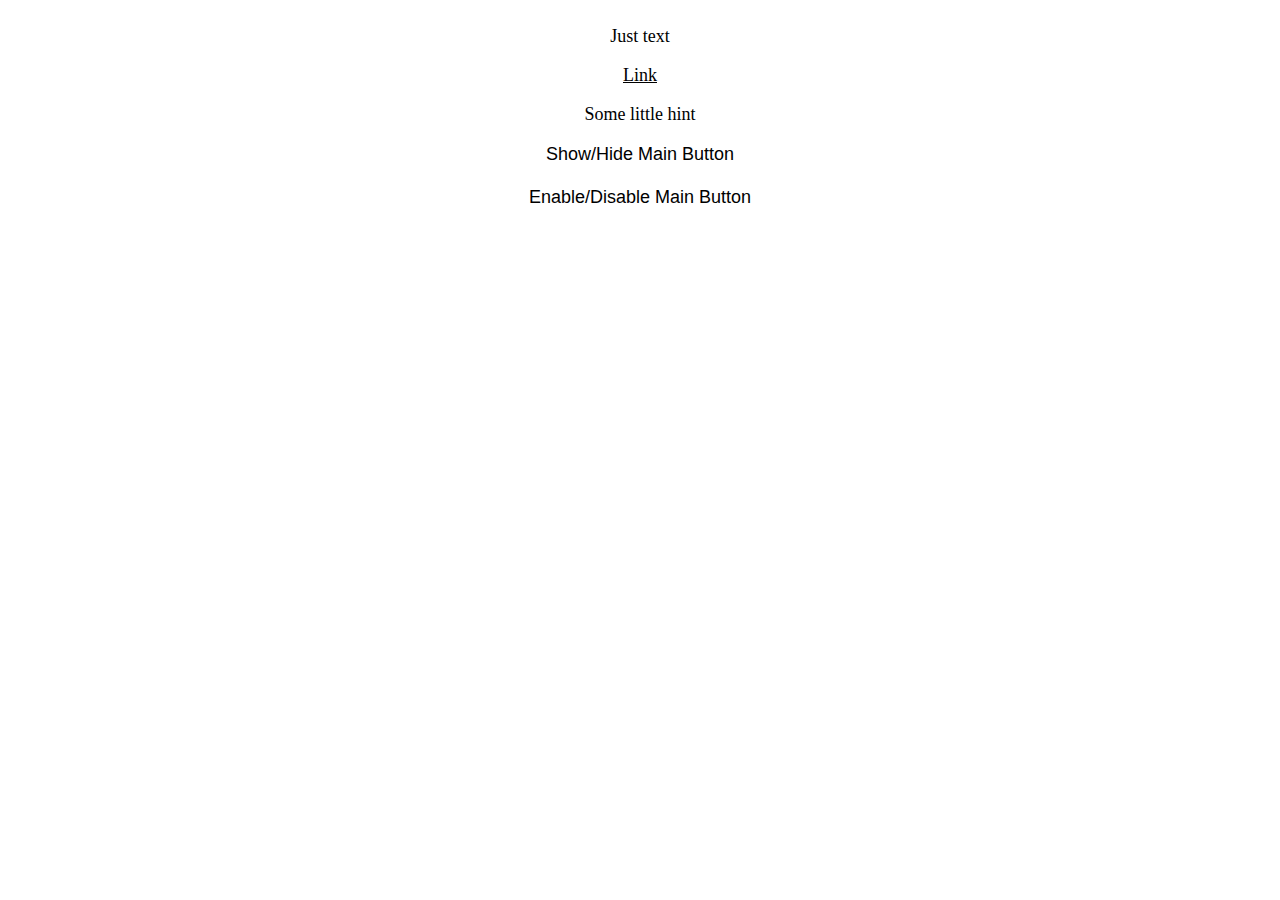
==== index.html @ 2f3227cc "залив" ====
<!DOCTYPE html>
<html>
<head>
   <meta charset="UTF-8">
   <meta http-equiv="X-UA-Compatible" content="IE=edge">
   <meta name="viewport" content="width=device-width, initial-scale=1.0">
   <title>Test Telegram WebApps API</title>
   <script src="https://telegram.org/js/telegram-web-app.js"></script> <!--Подключаем скрипт от телеграм-->

   <style>
      body{
         color: var(--tg-theme-text-color);
         background: var(--tg-theme-bg-color);
         display: flex;
         flex-direction: column;
         align-items: center;
         font-size: 18px;
      }

      .hint{
         color: var(--tg-theme-hint-color);
      }

      .link{
         color: var(--tg-theme-link-color);
      }

      .button{
         background: var(--tg-theme-button-color);
         color: var(--tg-theme-button-text-color);
         border: none;
         font-size: 18px;
      }

      .button:not(:last-child){
         margin-bottom: 20px
      }

      #usercard{
         text-align: center;
      }
   </style>
</head>

<body>
   <div id="usercard"> <!--Карта профиля, человека, который к нам обратился-->
   </div>
   <p>Just text</p> <!--Просто текст для проверки-->
   <a class="link" href="https://mihailgok.ru">Link</a> <!--Просто ссылка для проверки-->
   <p class="hint">Some little hint</p> <!--Просто текст-подсказка для проверки-->
   <button id="btn" class="button">Show/Hide Main Button</button> <!--Кнопка, чтобы скрыть / показать основную кнопку-->
   <button id="btnED" class="button">Enable/Disable Main Button</button> <!--Кнопка, чтобы сделать кнопку активной/неактивной-->
</body>

<script>
   let tg = window.Telegram.WebApp; //получаем объект webapp телеграма 

   tg.expand(); //расширяем на все окно  

   tg.MainButton.text = "Changed Text"; //изменяем текст кнопки 
   tg.MainButton.setText("Changed Text1"); //изменяем текст кнопки иначе
   tg.MainButton.textColor = "#F55353"; //изменяем цвет текста кнопки
   tg.MainButton.color = "#143F6B"; //изменяем цвет бэкграунда кнопки
   tg.MainButton.setParams({"color": "#143F6B"}); //так изменяются все параметры

   let btn = document.getElementById("btn"); //получаем кнопку скрыть/показать 

   btn.addEventListener('click', function(){ //вешаем событие на нажатие html-кнопки
      if (tg.MainButton.isVisible){ //если кнопка показана 
         tg.MainButton.hide() //скрываем кнопку 
      }
      else{ //иначе
         tg.MainButton.show() //показываем 
      }
   });

   let btnED = document.getElementById("btnED"); //получаем кнопку активировать/деактивировать
   btnED.addEventListener('click', function(){ //вешаем событие на нажатие html-кнопки
      if (tg.MainButton.isActive){ //если кнопка показана 
         tg.MainButton.setParams({"color": "#E0FFFF"}); //меняем цвет
         tg.MainButton.disable() //скрываем кнопку 
      }
      else{ //иначе
         tg.MainButton.setParams({"color": "#143F6B"}); //меняем цвет
         tg.MainButton.enable() //показываем 
      }
   });

   Telegram.WebApp.onEvent('mainButtonClicked', function(){
      tg.sendData("some string that we need to send"); 
      //при клике на основную кнопку отправляем данные в строковом виде
   });


   let usercard = document.getElementById("usercard"); //получаем блок usercard 

   let profName = document.createElement('p'); //создаем параграф
   profName.innerText = `${tg.initDataUnsafe.user.first_name}
   ${tg.initDataUnsafe.user.last_name}
   ${tg.initDataUnsafe.user.username} (${tg.initDataUnsafe.user.language_code})`;
   //выдем имя, "фамилию", через тире username и код языка
   usercard.appendChild(profName); //добавляем 

   let userid = document.createElement('p'); //создаем еще параграф 
   userid.innerText = `${tg.initDataUnsafe.user.id}`; //показываем user_id
   usercard.appendChild(userid); //добавляем


   //работает только в attachment menu
   // let pic = document.createElement('img'); //создаем img
   // pic.src = tg.initDataUnsafe.user.photo_url; //задаём src 
   // usercard.appendChild(pic); //добавляем элемент в карточку 
</script>
</html>
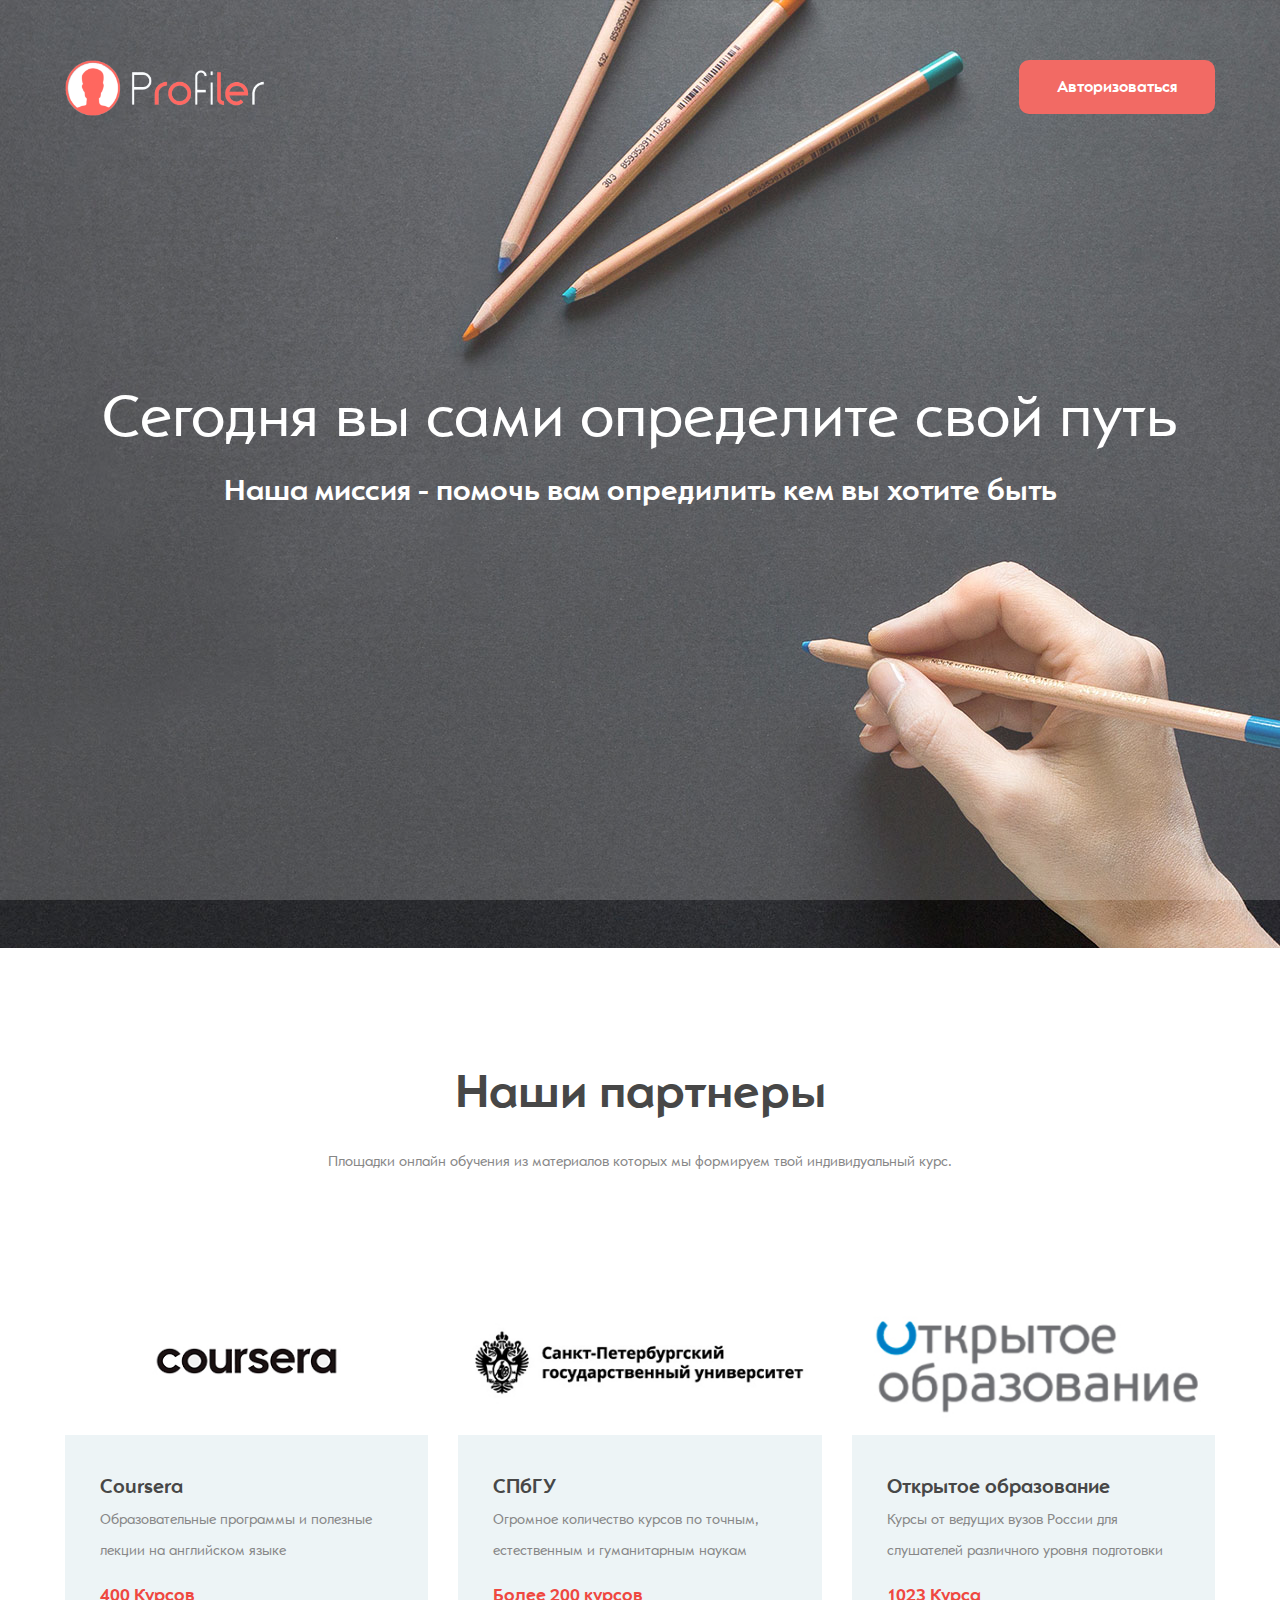
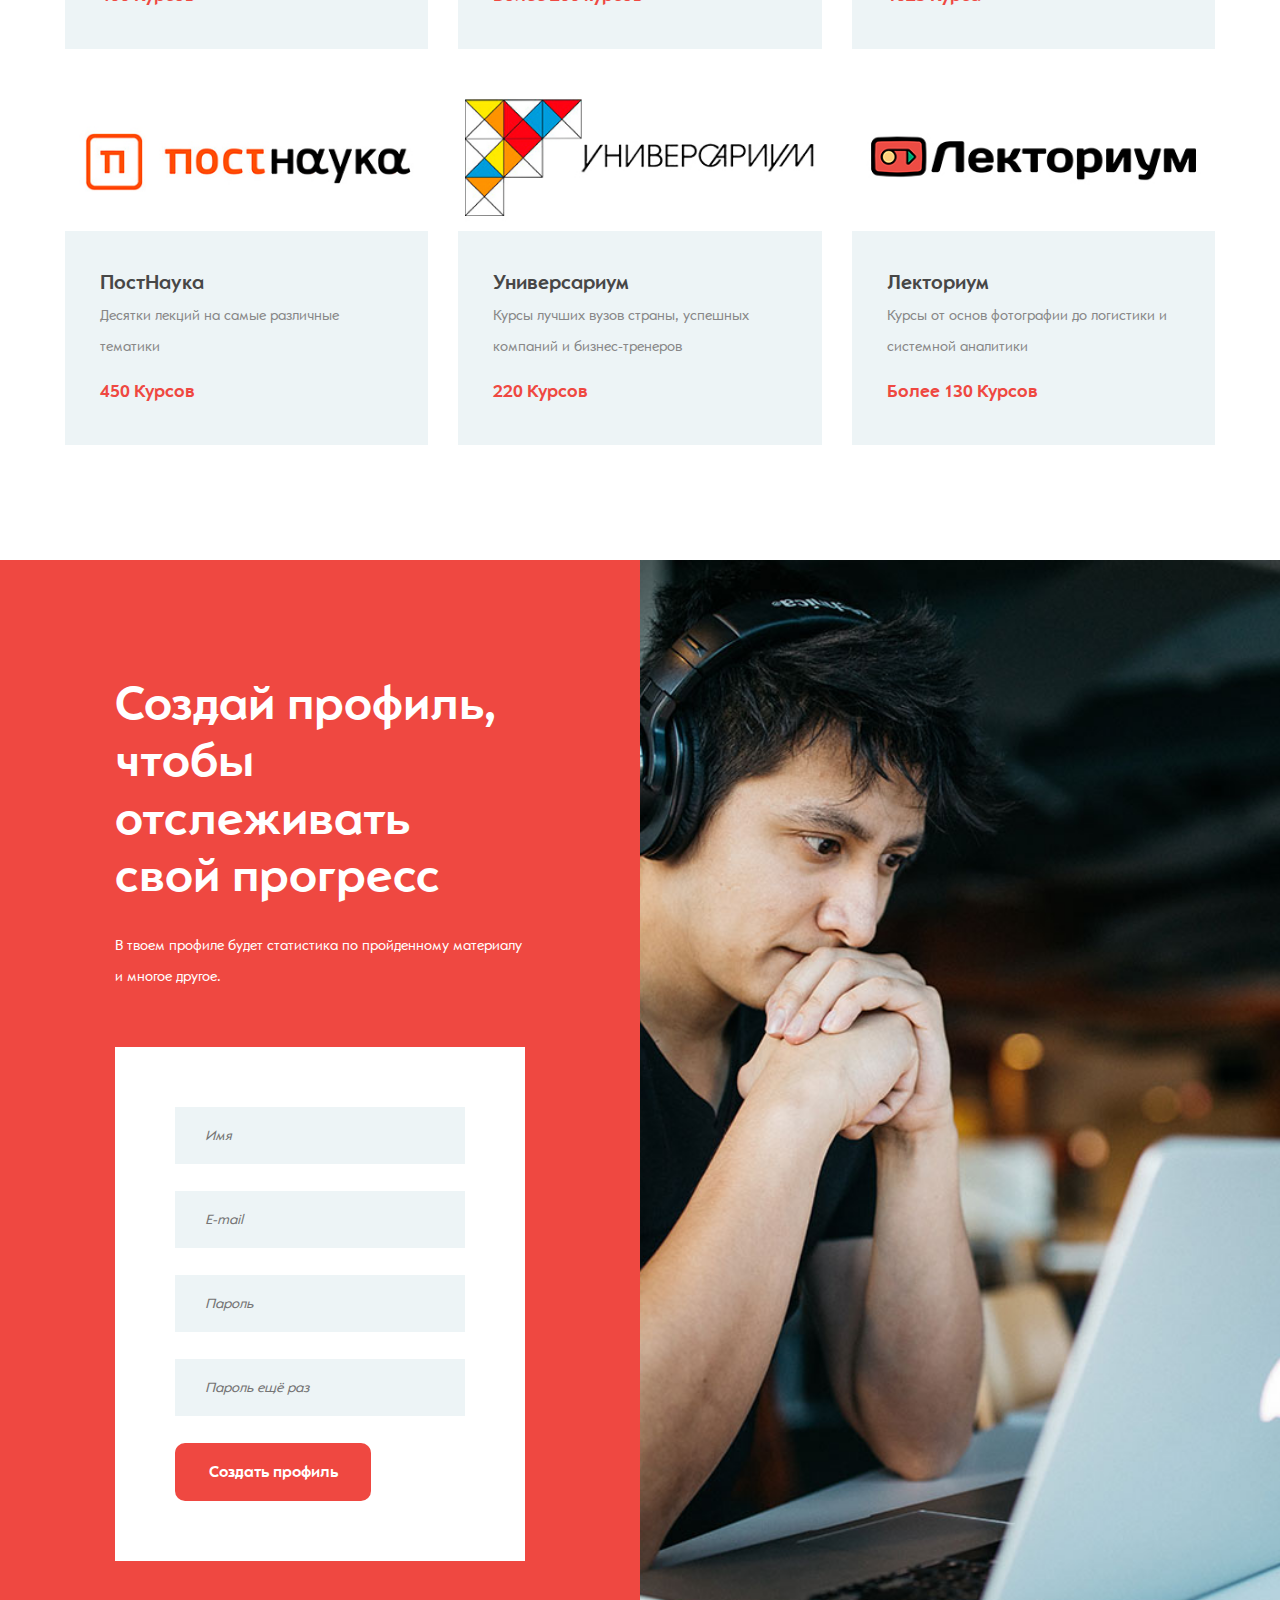
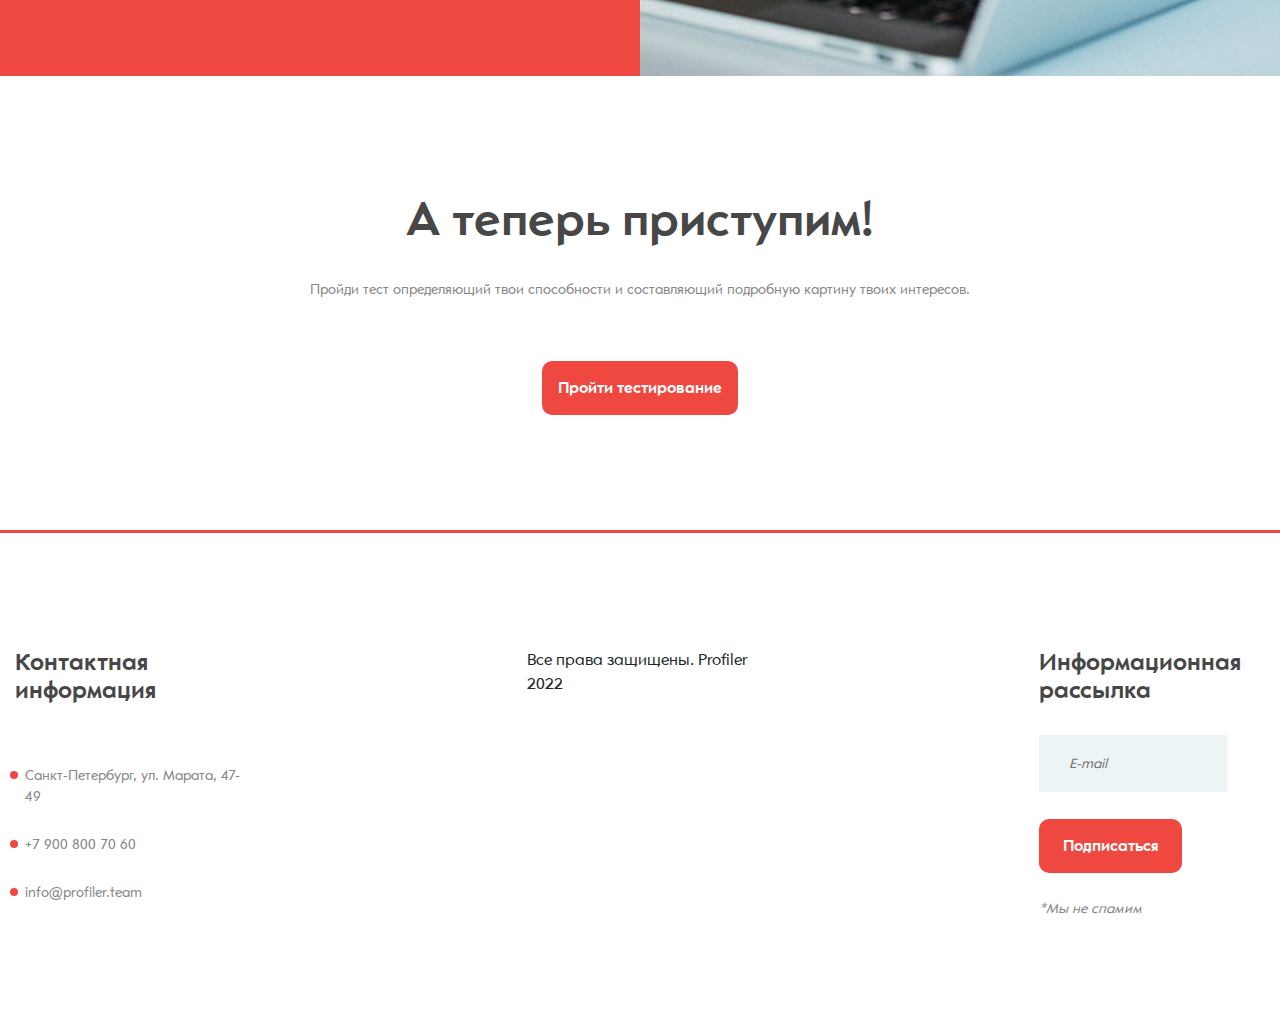
==== commit ca089b7d: "123123" ====
--- a/index.html
+++ b/index.html
@@ -1,114 +1,240 @@
 <!DOCTYPE html>
-<html>
+<html lang="en">
 <head>
-   <meta charset="UTF-8">
-   <meta http-equiv="X-UA-Compatible" content="IE=edge">
-   <meta name="viewport" content="width=device-width, initial-scale=1.0">
-   <title>Test Telegram WebApps API</title>
-   <script src="https://telegram.org/js/telegram-web-app.js"></script> <!--Подключаем скрипт от телеграм-->
-
-   <style>
-      body{
-         color: var(--tg-theme-text-color);
-         background: var(--tg-theme-bg-color);
-         display: flex;
-         flex-direction: column;
-         align-items: center;
-         font-size: 18px;
-      }
-
-      .hint{
-         color: var(--tg-theme-hint-color);
-      }
-
-      .link{
-         color: var(--tg-theme-link-color);
-      }
-
-      .button{
-         background: var(--tg-theme-button-color);
-         color: var(--tg-theme-button-text-color);
-         border: none;
-         font-size: 18px;
-      }
-
-      .button:not(:last-child){
-         margin-bottom: 20px
-      }
-
-      #usercard{
-         text-align: center;
-      }
-   </style>
+	<title>Profiler</title>
+	<meta charset="UTF-8">
+	<meta name="description" content="Мы покажем тебе путь!">
+	<meta name="keywords" content="webuni, education, creative, html">
+	<meta name="viewport" content="width=device-width, initial-scale=1.0">
+	<!-- Favicon -->   
+	<link href="img/favicon.ico" rel="shortcut icon"/>
+
+	<!-- Google Fonts -->
+	<link href="https://fonts.googleapis.com/css?family=Raleway:400,400i,500,500i,600,600i,700,700i,800,800i" rel="stylesheet">
+	
+
+	<!-- Stylesheets -->
+	<link rel="stylesheet" href="css/bootstrap.min.css"/>
+	<link rel="stylesheet" href="css/font-awesome.min.css"/>
+	<link rel="stylesheet" href="css/owl.carousel.css"/>
+	<link rel="stylesheet" href="css/style.css"/>
+
+	<link rel="stylesheet" href="css/reset.css"> <!-- CSS reset -->
+
+
+	<!--[if lt IE 9]>
+	  <script src="https://oss.maxcdn.com/html5shiv/3.7.2/html5shiv.min.js"></script>
+	  <script src="https://oss.maxcdn.com/respond/1.4.2/respond.min.js"></script>
+	<![endif]-->
+
 </head>
-
 <body>
-   <div id="usercard"> <!--Карта профиля, человека, который к нам обратился-->
-   </div>
-   <p>Just text</p> <!--Просто текст для проверки-->
-   <a class="link" href="https://mihailgok.ru">Link</a> <!--Просто ссылка для проверки-->
-   <p class="hint">Some little hint</p> <!--Просто текст-подсказка для проверки-->
-   <button id="btn" class="button">Show/Hide Main Button</button> <!--Кнопка, чтобы скрыть / показать основную кнопку-->
-   <button id="btnED" class="button">Enable/Disable Main Button</button> <!--Кнопка, чтобы сделать кнопку активной/неактивной-->
+	<!-- Page Preloder -->
+	<div id="preloder">
+		<div class="loader"></div>
+	</div>
+
+	<!-- Header section -->
+	<header class="header-section">
+		<div class="container">
+			<div class="row">
+				<div class="col-lg-3 col-md-3">
+					<div class="site-logo">
+						<img src="img/logo.png" alt="">
+					</div>
+					<!--<div class="nav-switch">
+						<i class="fa fa-bars"></i>
+					</div>-->
+				</div>
+				<div class="col-lg-9 col-md-9">
+					<a href="" class="site-btn header-btn">Авторизоваться</a>
+					<nav class="main-menu">
+						<ul>
+						</ul>
+					</nav>
+				</div>
+			</div>
+		</div>
+	</header>
+	<!-- Header section end -->
+
+
+	<!-- Hero section -->
+	<section class="hero-section set-bg" data-setbg="img/bg.jpg">
+		<div class="container">
+			<div class="hero-text text-white">
+				<h2>Сегодня вы сами определите свой путь</h2>
+				<h3>Наша миссия - помочь вам опредилить кем вы хотите быть</h3>
+			</div>
+		</div>
+	</section>
+	<!-- Hero section end -->
+
+
+	<!-- categories section -->
+	<section class="categories-section spad">
+		<div class="container">
+			<div class="section-title">
+				<h2>Наши партнеры</h2>
+				<p>Площадки онлайн обучения из материалов которых мы формируем твой индивидуальный курс.</p>
+			</div>
+			<div class="row">
+				<!-- categorie -->
+				<div class="col-lg-4 col-md-6">
+					<div class="categorie-item">
+						<div class="ci-thumb set-bg" data-setbg="img/categories/1.jpg"></div>
+						<div class="ci-text">
+							<h5>Coursera</h5>
+							<p>Образовательные программы и полезные лекции на английском языке</p>
+							<span>400 Курсов</span>
+						</div>
+					</div>
+				</div>
+				<!-- categorie -->
+				<div class="col-lg-4 col-md-6">
+					<div class="categorie-item">
+						<div class="ci-thumb set-bg" data-setbg="img/categories/2.jpg"></div>
+						<div class="ci-text">
+							<h5>СПбГУ</h5>
+							<p>Огромное количество курсов по точным, естественным и гуманитарным наукам</p>
+							<span>Более 200 курсов</span>
+						</div>
+					</div>
+				</div>
+				<!-- categorie -->
+				<div class="col-lg-4 col-md-6">
+					<div class="categorie-item">
+						<div class="ci-thumb set-bg" data-setbg="img/categories/3.jpg"></div>
+						<div class="ci-text">
+							<h5>Открытое образование</h5>
+							<p>Курсы от ведущих вузов России для слушателей различного уровня подготовки</p>
+							<span>1023 Курса</span>
+						</div>
+					</div>
+				</div>
+				<!-- categorie -->
+				<div class="col-lg-4 col-md-6">
+					<div class="categorie-item">
+						<div class="ci-thumb set-bg" data-setbg="img/categories/4.jpg"></div>
+						<div class="ci-text">
+							<h5>ПостНаука</h5>
+							<p>Десятки лекций на самые различные тематики</p>
+							<span>450 Курсов</span>
+						</div>
+					</div>
+				</div>
+				<!-- categorie -->
+				<div class="col-lg-4 col-md-6">
+					<div class="categorie-item">
+						<div class="ci-thumb set-bg" data-setbg="img/categories/5.jpg"></div>
+						<div class="ci-text">
+							<h5>Универсариум</h5>
+							<p>Курсы лучших вузов страны, успешных компаний и бизнес-тренеров</p>
+							<span>220 Курсов</span>
+						</div>
+					</div>
+				</div>
+				<!-- categorie -->
+				<div class="col-lg-4 col-md-6">
+					<div class="categorie-item">
+						<div class="ci-thumb set-bg" data-setbg="img/categories/6.jpg"></div>
+						<div class="ci-text">
+							<h5>Лекториум</h5>
+							<p>Курсы от основ фотографии до логистики и системной аналитики</p>
+							<span>Более 130 Курсов</span>
+						</div>
+					</div>
+				</div>
+			</div>
+		</div>
+	</section>
+	<!-- categories section end -->
+	
+	<!-- signup section -->
+	<section class="signup-section spad">
+		<div class="signup-bg set-bg" data-setbg="img/signup-bg.jpg"></div>
+		<div class="container-fluid">
+			<div class="row">
+				<div class="col-lg-6">
+					<div class="signup-warp">
+						<div class="section-title text-white text-left">
+							<h2>Создай профиль, чтобы отслеживать свой прогресс</h2>
+							<p>В твоем профиле будет статистика по пройденному материалу и многое другое.</p>
+						</div>
+						<!-- signup form -->
+						<form class="signup-form">
+							<input type="text" placeholder="Имя" required>
+							<input type="email" placeholder="E-mail" required>
+							<input type="text" placeholder="Пароль" required>
+							<input type="text" placeholder="Пароль ещё раз" required>
+							<button class="site-btn">Создать профиль</button>
+						</form>
+					</div>
+				</div>
+			</div>
+		</div>
+	</section>
+	<!-- signup section end -->
+
+	<!-- banner section -->
+	<section class="banner-section spad">
+		<div class="container">
+			<div class="section-title mb-0 pb-2">
+				<h2>А теперь приступим!</h2>
+				<p>Пройди тест определяющий твои способности и составляющий подробную картину твоих интересов.</p>
+			</div>
+			<div class="cd-index cd-main-content">
+				<div class="text-center pt-5">
+					<a href="test.html" class="site-btn">Пройти тестирование</a>
+				</div>
+			</div>
+		</div>
+	</section>
+	<!-- banner section end -->
+
+	<!-- footer section -->
+	<footer class="footer-section spad pb-0">
+		<div class="footer-top">
+			<div class="footer-warp">
+				<div class="row">
+					<div class="widget-item">
+						<h4>Контактная информация</h4>
+						<ul class="contact-list">
+							<li> Санкт-Петербург, ул. Марата, 47-49</li>
+							<li>+7 900 800 70 60</li>
+							<li>info@profiler.team</li>
+						</ul>
+					</div>
+					<div class="widget-item">
+						
+					</div>
+					<div class="widget-item">
+						Все права защищены. Profiler 2022
+					</div>
+					<div class="widget-item">
+						
+					</div>
+					<div class="widget-item">
+						<h4>Информационная рассылка</h4>
+						<form class="footer-newslatter">
+							<input type="email" placeholder="E-mail" required>
+							<button class="site-btn">Подписаться</button>
+							<p>*Мы не спамим</p>
+						</form>
+					</div>
+				</div>
+			</div>
+		</div>
+	</footer> 
+	<!-- footer section end -->
+
+
+	<!--====== Javascripts & Jquery ======-->
+	<script src="js/jquery-3.2.1.min.js"></script>
+	<script src="js/bootstrap.min.js"></script>
+	<script src="js/mixitup.min.js"></script>
+	<script src="js/circle-progress.min.js"></script>
+	<script src="js/owl.carousel.min.js"></script>
+	<script src="js/main.js"></script>
 </body>
-
-<script>
-   let tg = window.Telegram.WebApp; //получаем объект webapp телеграма 
-
-   tg.expand(); //расширяем на все окно  
-
-   tg.MainButton.text = "Changed Text"; //изменяем текст кнопки 
-   tg.MainButton.setText("Changed Text1"); //изменяем текст кнопки иначе
-   tg.MainButton.textColor = "#F55353"; //изменяем цвет текста кнопки
-   tg.MainButton.color = "#143F6B"; //изменяем цвет бэкграунда кнопки
-   tg.MainButton.setParams({"color": "#143F6B"}); //так изменяются все параметры
-
-   let btn = document.getElementById("btn"); //получаем кнопку скрыть/показать 
-
-   btn.addEventListener('click', function(){ //вешаем событие на нажатие html-кнопки
-      if (tg.MainButton.isVisible){ //если кнопка показана 
-         tg.MainButton.hide() //скрываем кнопку 
-      }
-      else{ //иначе
-         tg.MainButton.show() //показываем 
-      }
-   });
-
-   let btnED = document.getElementById("btnED"); //получаем кнопку активировать/деактивировать
-   btnED.addEventListener('click', function(){ //вешаем событие на нажатие html-кнопки
-      if (tg.MainButton.isActive){ //если кнопка показана 
-         tg.MainButton.setParams({"color": "#E0FFFF"}); //меняем цвет
-         tg.MainButton.disable() //скрываем кнопку 
-      }
-      else{ //иначе
-         tg.MainButton.setParams({"color": "#143F6B"}); //меняем цвет
-         tg.MainButton.enable() //показываем 
-      }
-   });
-
-   Telegram.WebApp.onEvent('mainButtonClicked', function(){
-      tg.sendData("some string that we need to send"); 
-      //при клике на основную кнопку отправляем данные в строковом виде
-   });
-
-
-   let usercard = document.getElementById("usercard"); //получаем блок usercard 
-
-   let profName = document.createElement('p'); //создаем параграф
-   profName.innerText = `${tg.initDataUnsafe.user.first_name}
-   ${tg.initDataUnsafe.user.last_name}
-   ${tg.initDataUnsafe.user.username} (${tg.initDataUnsafe.user.language_code})`;
-   //выдем имя, "фамилию", через тире username и код языка
-   usercard.appendChild(profName); //добавляем 
-
-   let userid = document.createElement('p'); //создаем еще параграф 
-   userid.innerText = `${tg.initDataUnsafe.user.id}`; //показываем user_id
-   usercard.appendChild(userid); //добавляем
-
-
-   //работает только в attachment menu
-   // let pic = document.createElement('img'); //создаем img
-   // pic.src = tg.initDataUnsafe.user.photo_url; //задаём src 
-   // usercard.appendChild(pic); //добавляем элемент в карточку 
-</script>
 </html>--- a/css/style.css
+++ b/css/style.css
@@ -0,0 +1,1901 @@
+/* =================================
+------------------------------------
+  WebUni - Education Template
+  Version: 1.0
+ ------------------------------------ 
+ ====================================*/
+
+/*----------------------------------------*/
+/* Template default CSS
+/*----------------------------------------*/
+
+@font-face {
+	font-family: 'Opel Sans';
+	font-style: normal;
+	font-weight: normal;
+	src: local('Opel Sans'),
+		url('/fonts/Opel-Sans-Regular.woff2') format('woff2'), 
+		url('/fonts/Opel-Sans-Regular.woff') format('woff'),
+		url('/fonts/Opel-Sans-Regular.ttf') format('ttf');
+}
+
+@font-face {
+	font-family: 'Opel Sans';
+	font-style: normal;
+	font-weight: bold;
+	src: local('Opel Sans'),
+		url('/fonts/Opel-Sans-Bold.woff2') format('woff2'), 
+		url('/fonts/Opel-Sans-Bold.woff') format('woff'),
+		url('/fonts/Opel-Sans-Bold.ttf') format('ttf');
+}
+
+html,
+body {
+	height: 100%;
+	font-family: 'Opel Sans', 'Raleway', sans-serif;
+	-webkit-font-smoothing: antialiased;
+	-moz-osx-font-smoothing: antialiased;
+}
+
+h1,
+h2,
+h3,
+h4,
+h5,
+h6 {
+	margin: 0;
+	font-weight: bold;
+	color: #474747;
+}
+
+h1 {
+	font-size: 70px;
+}
+
+h2 {
+	font-size: 36px;
+}
+
+h3 {
+	font-size: 30px;
+}
+
+h4 {
+	font-size: 24px;
+}
+
+h5 {
+	font-size: 20px;
+}
+
+h6 {
+	font-size: 16px;
+}
+
+p {
+	font-size: 14.1px;
+	color: #878787;
+	line-height: 2.2;
+	font-weight: 500;
+}
+
+
+
+img {
+	max-width: 100%;
+}
+
+.quiz-box{
+    background-color: #fff;
+    border-radius: 10px;
+    box-shadow: 0 0 10px 2px rgba(100, 100, 100, 0.1);
+    width: 600px;
+    overflow: hidden;
+}
+.quiz-header{
+    padding: 64px;
+}
+
+input:focus,
+select:focus,
+button:focus,
+textarea:focus {
+	outline: none;
+}
+
+::-webkit-input-placeholder {
+	font-style: italic;
+}
+
+::-ms-input-placeholder {
+	font-style: italic;
+}
+
+:-ms-input-placeholder {
+	font-style: italic;
+}
+
+::placeholder {
+	font-style: italic;
+}
+
+a:hover {
+	color: #ef4841;
+}
+
+a:hover,
+a:focus {
+	text-decoration: none;
+	outline: none;
+}
+
+ul,
+ol {
+	padding: 0;
+	margin: 0;
+}
+
+/*---------------------
+  Helper CSS
+-----------------------*/
+
+.section-title {
+	text-align: center;
+	padding: 0 110px;
+	margin-bottom: 110px;
+}
+
+.section-title h2 {
+	font-size: 48px;
+	font-weight: 600;
+	margin-bottom: 25px;
+}
+
+.section-title p {
+	margin-bottom: 0;
+	font-weight: 500;
+}
+
+.set-bg {
+	background-repeat: no-repeat;
+	background-size: cover;
+	background-position: top center;
+}
+
+.spad {
+	padding-top: 115px;
+	padding-bottom: 115px;
+}
+
+.spadinfo {
+	padding-top: 85px;
+	padding-bottom: 90px;
+}
+
+.text-white h1,
+.text-white h2,
+.text-white h3,
+.text-white h4,
+.text-white h5,
+.text-white h6,
+.text-white p,
+.text-white span,
+.text-white li,
+.text-white a {
+	color: #fff;
+}
+
+.rating i {
+	color: #fbb710;
+}
+
+.rating .is-fade {
+	color: #e0e3e4;
+}
+
+/*---------------------
+  Commom elements
+-----------------------*/
+
+.element p {
+	font-size: 20px;
+	color: #474747;
+	line-height: 1.8;
+	font-weight: normal;
+}
+
+.element ul, ol {
+	font-size: 18px;
+	padding: 0;
+	margin: 20px;
+	margin-left: 40px;
+}
+
+/* buttons */
+
+.site-btn {
+	display: inline-block;
+	min-width: 196px;
+	text-align: center;
+	border: none;
+	border-radius: 10px;
+	padding: 15px 10px;
+	font-weight: 600;
+	font-size: 16px;
+	position: relative;
+	color: #fff;
+	cursor: pointer;
+	background: #ef4841;
+}
+
+.site-btn:hover {
+	color: #fff;
+}
+
+.site-btn.btn-dark {
+	background: #000;
+}
+
+.site-btn.btn-fade {
+	background: #e4edef;
+	color: #1f1f1f;
+}
+
+/* table */
+
+table.iksweb{
+	width: 100%;
+	border-collapse:collapse;
+	border-spacing:0;
+	height: auto; 
+}
+table.iksweb,table.iksweb td, table.iksweb th {
+	border: 2px solid #595959; 
+}
+table.iksweb td,table.iksweb th {
+	min-height:35px;
+	padding: 3px; 
+	width: 30px;
+	height: 35px;
+}
+
+.iksweb ul, ol {
+	padding: 0;
+	margin: 20px;
+	margin-left: 40px;
+}
+
+
+/* Preloder */
+
+#preloder {
+	position: fixed;
+	width: 100%;
+	height: 100%;
+	top: 0;
+	left: 0;
+	z-index: 999999;
+	background: #fff;
+}
+
+.loader {
+	width: 40px;
+	height: 40px;
+	position: absolute;
+	top: 50%;
+	left: 50%;
+	margin-top: -13px;
+	margin-left: -13px;
+	border-radius: 60px;
+	animation: loader 0.8s linear infinite;
+	-webkit-animation: loader 0.8s linear infinite;
+}
+
+@keyframes loader {
+	0% {
+		-webkit-transform: rotate(0deg);
+		transform: rotate(0deg);
+		border: 4px solid #f44336;
+		border-left-color: transparent;
+	}
+	50% {
+		-webkit-transform: rotate(180deg);
+		transform: rotate(180deg);
+		border: 4px solid #673ab7;
+		border-left-color: transparent;
+	}
+	100% {
+		-webkit-transform: rotate(360deg);
+		transform: rotate(360deg);
+		border: 4px solid #f44336;
+		border-left-color: transparent;
+	}
+}
+
+@-webkit-keyframes loader {
+	0% {
+		-webkit-transform: rotate(0deg);
+		border: 4px solid #f44336;
+		border-left-color: transparent;
+	}
+	50% {
+		-webkit-transform: rotate(180deg);
+		border: 4px solid #673ab7;
+		border-left-color: transparent;
+	}
+	100% {
+		-webkit-transform: rotate(360deg);
+		border: 4px solid #f44336;
+		border-left-color: transparent;
+	}
+}
+
+/*------------------
+  Header section
+---------------------*/
+
+.header-section {
+	position: absolute;
+	width: 100%;
+	top: 0;
+	left: 0;
+	padding-top: 60px;
+}
+
+.site-logo {
+	display: inline-block;
+	width: 75%;
+}
+
+.main-menu ul {
+	list-style: none;
+}
+
+.main-menu ul li {
+	display: inline;
+}
+
+.main-menu ul li a {
+	display: inline-block;
+	font-size: 16px;
+	color: #fff;
+	margin-left: 45px;
+	font-weight: 600;
+	padding: 20px 0 5px;
+}
+
+.main-menu ul li a:hover {
+	color: #ef4841;
+}
+
+.header-btn {
+	float: right;
+	margin-right: 0;
+}
+
+.nav-switch {
+	display: none;
+}
+
+/*------------------
+  Hero Section
+---------------------*/
+
+.hero-section {
+	height: 948px;
+}
+
+.hero-text {
+	text-align: center;
+	padding-top: 380px;
+	margin-bottom: 105px;
+}
+
+.hero-text h2 {
+	font-size: 60px;
+	font-weight: 500;
+	margin-bottom: 20px;
+}
+
+/*------------------
+  Quiz Section
+---------------------*/
+
+.quiz-section {
+    display: flex;
+    align-items: center;
+    justify-content: center;
+    height: 100vh;
+    overflow: hidden;
+    margin: 0;
+    background-size: cover;
+}
+
+.quiz-text {
+	text-align: center;
+	padding-top: 380px;
+	margin-bottom: 80px;
+}
+
+.quiz-text h2{
+    padding: 16px;
+    text-align: center;
+    margin: 0;
+}
+
+.quiz-item ul{
+    list-style: none;
+    padding: 0;
+}
+
+.quiz-item ul li{
+    font-size: 20px;
+    margin: 15px 0;
+}
+
+.quiz-item ul li label{
+    cursor: pointer;
+}
+
+.quiz-btn {
+    background-color: #ef4841;
+    border: none;
+    display: block;
+    width: 100%;
+    cursor: pointer;
+    font-size: 20px;
+    font-weight: bold;
+    text-transform: uppercase;
+    color: #fff;
+    padding: 15px;
+    transition: all 0.5s ease;
+}
+
+.quiz-btn:hover{
+    background-color: #ef4841;
+}
+
+.quiz-btn:focus{
+    outline: none;
+    background-color: #ef4841;
+}
+
+/*------------------
+  Categories section
+---------------------*/
+
+.categories-section .container {
+	margin-bottom: -34px;
+}
+
+.categorie-item {
+	margin-bottom: 34px;
+	background: #edf4f6;
+	-webkit-transition: all 0.4s;
+	-o-transition: all 0.4s;
+	transition: all 0.4s;
+}
+
+.categorie-item .ci-thumb {
+	background-size: cover;
+	height: 148px;
+	-webkit-transition: all 0.2s;
+	-o-transition: all 0.2s;
+	transition: all 0.2s;
+}
+
+.categorie-item .ci-text {
+	padding: 40px 35px;
+}
+
+.categorie-item .ci-text h5 {
+	margin-bottom: 5px;
+}
+
+.categorie-item .ci-text span {
+	font-size: 18px;
+	font-weight: 600;
+	color: #ef4841;
+}
+
+.categorie-item:hover {
+	background: #ef4841;
+}
+
+.categorie-item:hover .ci-text h5,
+.categorie-item:hover .ci-text p,
+.categorie-item:hover .ci-text span {
+	color: #fff;
+}
+
+/*------------------
+  Search section
+---------------------*/
+
+.search-warp {
+	background: #ef4841;
+	padding-top: 60px;
+	padding-bottom: 50px;
+}
+
+.search-warp .section-title {
+	margin-bottom: 30px;
+}
+
+.course-search-form {
+	background: #fff;
+	padding: 44px 38px;
+}
+
+.course-search-form input[type=text],
+.course-search-form input[type=email] {
+	height: 56px;
+	width: 36.6%;
+	padding: 0 30px;
+	margin-right: 18px;
+	float: left;
+	border: none;
+	font-size: 14px;
+	background: #edf4f6;
+}
+
+.course-search-form input[type=text]:focus,
+.course-search-form input[type=email]:focus {
+	border-bottom: 2px solid #ef4841;
+}
+
+.course-search-form .site-btn {
+	min-width: 198px;
+	padding: 16px 10px;
+}
+
+.search-section.ss-other-page {
+	margin-top: -85px;
+}
+
+.search-section.ss-other-page .search-warp {
+	position: relative;
+	padding: 60px 0;
+}
+
+.search-section.ss-other-page .section-title {
+	margin-bottom: 0;
+}
+
+.search-section.ss-other-page .section-title h2 {
+	position: absolute;
+	width: 100%;
+	left: 0;
+	bottom: 100%;
+	font-size: 24px;
+	margin-bottom: 0;
+	text-align: center;
+}
+
+.search-section.ss-other-page .section-title h2 span {
+	display: inline-block;
+	background: #ef4841;
+	padding: 20px 60px 10px;
+}
+
+.search-section.ss-other-page .course-search-form {
+	background-color: transparent;
+	padding: 0;
+}
+
+.search-section.ss-other-page .course-search-form input[type=text]:focus,
+.search-section.ss-other-page .course-search-form input[type=email]:focus {
+	border-bottom: none;
+}
+
+/*------------------
+  Course section
+---------------------*/
+
+.course-warp {
+	max-width: 1559px;
+	padding: 0 15px;
+	margin: 0 auto -30px;
+}
+
+.course-item {
+	margin-bottom: 30px;
+}
+
+.course-item .course-thumb {
+	height: 270px;
+}
+
+.course-item .course-thumb .price {
+	font-size: 14px;
+	color: #fff;
+	font-weight: 600;
+	background: #ef4841;
+	display: inline-block;
+	padding: 13px 19px;
+	margin: 14px;
+}
+
+.course-item .course-info {
+	background: #edf4f6;
+}
+
+.course-item .course-info .course-text {
+	padding: 45px 33px 25px;
+}
+
+.course-item .course-info .course-text h5 {
+	margin-bottom: 5px;
+}
+
+.course-item .course-info .course-text .students {
+	font-size: 18px;
+	font-weight: 600;
+	color: #ef4841;
+}
+
+.course-item .course-info .course-author {
+	border-top: 1px solid #d4dee1;
+	padding: 14px 33px;
+	overflow: hidden;
+}
+
+.course-item .course-info .course-author .ca-pic {
+	width: 44px;
+	height: 44px;
+	border-radius: 50%;
+	float: left;
+}
+
+.course-item .course-info .course-author p {
+	padding-left: 60px;
+	margin-bottom: 0;
+	padding-top: 7px;
+	font-weight: 600;
+}
+
+.course-item .course-info .course-author p span {
+	color: #ef4841;
+}
+
+.course-item.featured-course {
+	position: relative;
+	margin-bottom: 97px;
+}
+
+.course-item.featured-course:last-child {
+	margin-bottom: 30px;
+}
+
+.course-item.featured-course:nth-child(2n) .course-thumb {
+	left: auto;
+	right: 0;
+}
+
+.course-item.featured-course .course-thumb {
+	position: absolute;
+	width: 50%;
+	height: 100%;
+	left: 0;
+	top: 0;
+}
+
+.course-item.featured-course .fet-note {
+	display: inline-block;
+	background: #ef4841;
+	color: #fff;
+	font-size: 14px;
+	font-weight: 500;
+	padding: 4px 15px;
+	margin-bottom: 20px;
+}
+
+.course-item.featured-course .course-info .course-text {
+	padding: 70px 33px 25px;
+}
+
+.course-item.featured-course .course-info .course-text h5 {
+	margin-bottom: 20px;
+}
+
+.course-item.featured-course .course-info .course-author {
+	border-top: none;
+	padding: 14px 33px 60px;
+}
+
+.course-filter {
+	list-style: none;
+	text-align: center;
+	padding-top: 50px;
+	margin-bottom: 60px;
+}
+
+.course-filter li {
+	display: inline-block;
+	font-size: 18px;
+	font-weight: 600;
+	color: #474747;
+	padding: 12px 10px 5px;
+	margin: 0 10px;
+	border-bottom: 4px solid transparent;
+	cursor: pointer;
+	-webkit-transition: all 0.3s;
+	-o-transition: all 0.3s;
+	transition: all 0.3s;
+}
+
+.course-filter li.mixitup-control-active {
+	color: #ef4841;
+	border-bottom: 4px solid #ef4841;
+}
+
+/*------------------
+  Signup section
+---------------------*/
+
+.signup-section {
+	background: #ef4841;
+	position: relative;
+}
+
+.signup-section .section-title {
+	padding: 0;
+	margin-bottom: 55px;
+}
+
+.signup-section .signup-bg {
+	position: absolute;
+	width: 50%;
+	height: 100%;
+	right: 0;
+	top: 0;
+	z-index: 1;
+}
+
+.signup-warp {
+	padding: 0 100px;
+}
+
+.signup-form,
+.contact-form {
+	background: #fff;
+	padding: 60px;
+}
+
+.signup-form input[type=text],
+.signup-form input[type=email],
+.signup-form textarea,
+.contact-form input[type=text],
+.contact-form input[type=email],
+.contact-form textarea {
+	height: 57px;
+	width: 100%;
+	padding: 0 30px;
+	margin-bottom: 27px;
+	float: left;
+	border: none;
+	font-size: 14px;
+	font-weight: 500;
+	background: #edf4f6;
+}
+
+.signup-form input[type=text]:focus,
+.signup-form input[type=email]:focus,
+.signup-form textarea:focus,
+.contact-form input[type=text]:focus,
+.contact-form input[type=email]:focus,
+.contact-form textarea:focus {
+	border-bottom: 2px solid #ef4841;
+}
+
+.signup-form input[type=file],
+.contact-form input[type=file] {
+	display: none;
+}
+
+.signup-form textarea,
+.contact-form textarea {
+	padding-top: 23px;
+	padding-bottom: 15px;
+	height: 225px;
+}
+
+.signup-form .file-up-btn,
+.contact-form .file-up-btn {
+	display: block;
+	background: #3e3e3e;
+	color: #fff;
+	max-width: 175px;
+	padding: 13px 5px;
+	font-size: 14px;
+	font-weight: 600;
+	margin-bottom: 23px;
+	clear: both;
+	text-align: center;
+	overflow: hidden;
+}
+
+.signup-form .site-btn,
+.contact-form .site-btn {
+	padding: 17px 10px;
+}
+
+.featured-courses {
+	padding-top: 67px;
+}
+
+/*------------------
+  Footer section
+---------------------*/
+
+.footer-section {
+	border-top: 3px solid #ef4841;
+	border-bottom: 100px solid #fff;
+}
+
+.footer-warp {
+	align-items: center;
+	max-width: 1559px;
+	padding: 0 15px;
+	margin: 0 auto;
+}
+
+.widget-item {
+	width: 20%;
+	padding: 0 15px;
+}
+
+.widget-item h4 {
+	margin-bottom: 30px;
+}
+
+.widget-item ul {
+	list-style: none;
+	padding-top: 30px;
+}
+
+.widget-item ul li {
+	margin-bottom: 10px;
+	font-size: 14px;
+	font-weight: 500;
+	color: #878787;
+}
+
+.widget-item ul li:last-child {
+	margin-bottom: 0;
+}
+
+.widget-item ul a {
+	color: #878787;
+}
+
+.widget-item ul.contact-list li {
+	margin-bottom: 27px;
+	position: relative;
+	padding-left: 10px;
+}
+
+.widget-item ul.contact-list li:last-child {
+	margin-bottom: 0;
+}
+
+.widget-item ul.contact-list li:after {
+	position: absolute;
+	content: "";
+	width: 8px;
+	height: 8px;
+	left: -5px;
+	top: 6px;
+	border-radius: 50%;
+	background: #ef4841;
+}
+
+.footer-newslatter {
+	padding-right: 38px;
+}
+
+.footer-newslatter input[type=email] {
+	height: 57px;
+	width: 100%;
+	padding: 0 30px;
+	margin-bottom: 27px;
+	float: left;
+	border: none;
+	font-size: 14px;
+	background: #edf4f6;
+}
+
+.footer-newslatter .site-btn {
+	min-width: 143px;
+	margin-bottom: 20px;
+}
+
+.footer-newslatter p {
+	margin-bottom: 0;
+	font-weight: 500;
+	font-style: italic;
+}
+
+.footer-bottom {
+	overflow: hidden;
+	background: #edf4f6;
+	padding: 20px 0;
+	margin-top: 50px;
+}
+
+.footer-menu {
+	list-style: none;
+	float: right;
+}
+
+.footer-menu li {
+	display: inline;
+}
+
+.footer-menu li:last-child a {
+	padding-right: 0;
+	margin-right: 0;
+}
+
+.footer-menu li:last-child a:after {
+	display: none;
+}
+
+.footer-menu li a {
+	display: inline-block;
+	font-size: 14px;
+	font-weight: 600;
+	color: #474747;
+	padding-right: 10px;
+	margin-right: 10px;
+	position: relative;
+}
+
+.footer-menu li a:after {
+	position: absolute;
+	content: "|";
+	right: 0;
+	top: 0;
+}
+
+.copyright {
+	padding-top: 3px;
+	float: left;
+	font-size: 14px;
+	font-weight: 600;
+	color: #474747;
+}
+
+/*------------------
+    Other Pages
+---------------------
+=======================*/
+
+.page-info-section {
+	height: 340px;
+}
+
+.site-breadcrumb {
+	padding-top: 215px;
+}
+
+.site-breadcrumb a,
+.site-breadcrumb span {
+	display: inline-block;
+	margin-right: 10px;
+	padding-right: 10px;
+	font-weight: 600;
+	font-size: 18px;
+}
+
+.site-breadcrumb a {
+	color: #fff;
+	position: relative;
+}
+
+.site-breadcrumb a:after {
+	position: absolute;
+	content: "/";
+	right: -6px;
+	top: 0;
+	color: #fff;
+}
+
+.site-breadcrumb span {
+	color: #ef4841;
+}
+
+/*------------------
+  Single course
+---------------------*/
+
+.course-meta-area {
+	background: #edf4f6;
+	padding: 35px 0;
+}
+
+.course-meta-area .course-note {
+	display: inline-block;
+	background: #ef4841;
+	color: #fff;
+	font-size: 14px;
+	font-weight: 500;
+	padding: 4px 15px;
+	margin-bottom: 20px;
+}
+
+.course-metas {
+	padding-top: 50px;
+	margin-bottom: 45px;
+	display: table;
+}
+
+.course-meta {
+	display: table-cell;
+	height: 100%;
+	border-right: 2px solid #c5ced0;
+	padding: 5px 50px;
+}
+
+.course-meta:nth-child(1) {
+	padding-left: 0;
+}
+
+.course-meta:nth-child(4) {
+	padding-right: 0;
+	border-right: none;
+}
+
+.course-meta p {
+	margin-bottom: 0;
+}
+
+.course-meta .course-author .ca-pic {
+	width: 44px;
+	height: 44px;
+	border-radius: 50%;
+	float: left;
+}
+
+.course-meta .course-author h6 {
+	padding-left: 60px;
+}
+
+.course-meta .course-author p {
+	padding-left: 60px;
+	margin-bottom: 0;
+	padding-top: 4px;
+	font-weight: 600;
+}
+
+.course-meta .course-author p span {
+	color: #ef4841;
+}
+
+.course-meta .cm-info h6 {
+	margin-bottom: 3px;
+}
+
+.course-meta .cm-info p {
+	font-weight: 600;
+}
+
+.course-meta .rating {
+	padding-left: 15px;
+	font-size: 12px;
+}
+
+.course-meta-area .site-btn {
+	min-width: auto;
+	font-size: 14px;
+}
+
+.course-meta-area .price-btn {
+	padding: 20px 30px;
+	background: #474747;
+	margin-right: 10px;
+}
+
+.course-meta-area .buy-btn {
+	padding: 20px 40px;
+}
+
+.course-preview {
+	padding-top: 37px;
+	margin-bottom: 55px;
+}
+
+.course-list .cl-item {
+	margin-bottom: 55px;
+}
+
+.course-list .cl-item h4 {
+	margin-bottom: 46px;
+}
+
+.course-list .cl-item p {
+	margin-bottom: 0;
+}
+
+.realated-courses {
+	background: #edf4f6;
+}
+
+.realated-courses .rc-title {
+	font-size: 34px;
+	margin-bottom: 85px;
+}
+
+.realated-courses .course-item .course-info {
+	background: #fff;
+}
+
+.realated-courses .owl-next {
+	position: absolute;
+	right: -80px;
+	top: 50%;
+	margin-top: -27px;
+	width: 54px;
+	height: 54px;
+	border-radius: 50%;
+	text-align: center;
+	color: #fff;
+	font-size: 22px;
+	padding-top: 10px;
+	background: #ef4841;
+}
+
+/*------------------
+  Blog Page
+---------------------*/
+
+.blog-page {
+	border-bottom: 2px solid #c5ced0;
+}
+
+.blog-post {
+	margin-bottom: 70px;
+}
+
+.blog-post h3 {
+	padding-top: 58px;
+	margin-bottom: 15px;
+}
+
+.blog-post p {
+	font-weight: 500;
+	font-size: 14px;
+	margin-bottom: 25px;
+}
+
+.blog-post .blog-metas {
+	margin-bottom: 15px;
+}
+
+.blog-post .blog-metas .blog-meta {
+	display: inline-block;
+	padding: 9px 15px;
+	position: relative;
+	margin-bottom: 5px;
+}
+
+.blog-post .blog-metas .blog-meta:last-child:after {
+	display: none;
+}
+
+.blog-post .blog-metas .blog-meta:after {
+	position: absolute;
+	content: "";
+	width: 2px;
+	height: 30px;
+	right: 0;
+	top: calc(50% - 15px);
+	background: #c5ced0;
+}
+
+.blog-post .blog-metas .blog-meta.author {
+	position: relative;
+	padding-left: 50px;
+}
+
+.blog-post .blog-metas .blog-meta.author .post-author {
+	position: absolute;
+	width: 34px;
+	height: 34px;
+	left: 0;
+	top: calc(50% - 17px);
+	border-radius: 50%;
+	float: left;
+	margin-right: 5px;
+}
+
+.blog-post .blog-metas .blog-meta a {
+	font-size: 14px;
+	font-weight: 600;
+	color: #878787;
+}
+
+.blog-post .site-btn.readmore {
+	min-width: 172px;
+}
+
+.sb-widget-item {
+	margin-bottom: 75px;
+}
+
+.sb-widget-item .sb-w-title {
+	margin-bottom: 50px;
+}
+
+.sb-widget-item .search-widget {
+	position: relative;
+}
+
+.sb-widget-item .search-widget input {
+	width: 100%;
+	height: 57px;
+	background: #edf4f6;
+	font-size: 12px;
+	padding: 5px 24px;
+	padding-right: 55px;
+	border: none;
+}
+
+.sb-widget-item .search-widget button {
+	position: absolute;
+	right: 0;
+	top: 0;
+	background-color: transparent;
+	border: none;
+	color: #c5ced0;
+	height: 100%;
+	width: 50px;
+	cursor: pointer;
+}
+
+.sb-widget-item ul {
+	list-style: none;
+	padding-left: 33px;
+}
+
+.sb-widget-item ul li {
+	display: block;
+	margin-bottom: 12px;
+}
+
+.sb-widget-item ul li:last-child {
+	margin-bottom: 0;
+}
+
+.sb-widget-item ul li a {
+	color: #9e9e9e;
+	display: inline-block;
+	font-size: 16px;
+	font-weight: 500;
+}
+
+.sb-widget-item ul li a:hover {
+	color: #ef4841;
+}
+
+.sb-widget-item .tags a {
+	font-size: 16px;
+	display: inline-block;
+	padding: 9px 24px;
+	color: #fff;
+	background: #ef4841;
+	margin-bottom: 10px;
+	margin-right: 6px;
+	font-weight: 500;
+}
+
+.site-pagination {
+	padding-top: 30px;
+	padding-bottom: 30px;
+}
+
+.site-pagination a,
+.site-pagination span {
+	font-size: 16px;
+	color: #474747;
+	font-weight: 600;
+}
+
+.site-pagination span.active {
+	color: #ef4841;
+}
+
+/*------------------
+  Contact Page
+---------------------*/
+
+.contact-form-warp {
+	background: #ef4841;
+	padding: 45px 47px;
+}
+
+.contact-form-warp .section-title {
+	padding: 0 15px;
+	margin-bottom: 50px;
+}
+
+.contact-form-warp .contact-form {
+	padding: 69px 40px 47px;
+}
+
+.contact-info-area {
+	padding-top: 60px;
+}
+
+.contact-info-area .section-title {
+	margin-bottom: 80px;
+}
+
+.contact-info-area .phone-number {
+	margin-bottom: 100px;
+}
+
+.contact-info-area .phone-number span {
+	font-size: 18px;
+	font-weight: 700;
+	color: #ef4841;
+	display: block;
+	margin-bottom: 5px;
+}
+
+.contact-info-area .phone-number h2 {
+	color: #646464;
+	display: inline-block;
+	position: relative;
+	padding: 0 0 10px;
+	padding-right: 12px;
+}
+
+.contact-info-area .phone-number h2:after {
+	position: absolute;
+	content: "";
+	width: 100%;
+	height: 3px;
+	left: 0;
+	bottom: 0;
+	background: #ef4841;
+}
+
+.contact-info-area .contact-list {
+	list-style: none;
+	padding-left: 50px;
+}
+
+.contact-info-area .contact-list li {
+	margin-bottom: 27px;
+	position: relative;
+	padding-left: 10px;
+	font-size: 14px;
+	font-weight: 500;
+	color: #878787;
+}
+
+.contact-info-area .contact-list li:last-child {
+	margin-bottom: 0;
+}
+
+.contact-info-area .contact-list li:after {
+	position: absolute;
+	content: "";
+	width: 8px;
+	height: 8px;
+	left: -5px;
+	top: 6px;
+	border-radius: 50%;
+	background: #ef4841;
+}
+
+.contact-info-area .social-links {
+	padding-top: 60px;
+	padding-left: 50px;
+}
+
+.contact-info-area .social-links a {
+	font-size: 14px;
+	color: #707070;
+	margin-right: 30px;
+}
+
+.contact-info-area .social-links a:last-child {
+	margin-right: 0;
+}
+
+#map-canvas {
+	height: 484px;
+	margin-top: 58px;
+	background: #ddd;
+}
+
+/*------------------
+  Elements Page
+---------------------*/
+
+.element {
+	margin-bottom: 90px;
+}
+
+.element .e-title {
+	font-size: 48px;
+	color: #474747;
+	margin-bottom: 50px;
+}
+
+/* Accordion */
+
+.accordion-area .panel {
+	margin-bottom: 18px;
+}
+
+.accordion-area .panel-link:after {
+	content: "+";
+	position: absolute;
+	font-size: 18px;
+	font-weight: 700;
+	right: 25px;
+	top: 50%;
+	color: #000;
+	line-height: 16px;
+	margin-top: -8px;
+	margin-left: -4px;
+}
+
+.accordion-area .panel-header .panel-link.active {
+	background: #ef4841;
+	color: #fff;
+}
+
+.accordion-area .panel-header .panel-link.collapsed {
+	background: #f8fafc;
+	color: #1d1d1d;
+}
+
+.accordion-area .panel-header .panel-link.collapsed:after {
+	content: "+";
+	color: #1d1d1d;
+}
+
+.accordion-area .panel-link.active:after {
+	content: "-";
+	margin-top: -10px;
+	color: #fff;
+}
+
+.accordion-area .panel-link {
+	text-align: left;
+	background-color: transparent;
+	border: none;
+	position: relative;
+	width: 100%;
+	padding: 15px 40px;
+	padding-left: 30px;
+	font-size: 16px;
+	font-weight: 600;
+	background: #e4edef;
+	color: #1f1f1f;
+}
+
+.accordion-area .panel-body p {
+	margin-bottom: 0;
+	padding-top: 35px;
+}
+
+.accordion-area .panel-body {
+	padding: 0 5px;
+}
+
+/* tab */
+
+.tab-element .nav-tabs {
+	border-bottom: none;
+}
+
+.tab-element .nav-tabs .nav-link {
+	border-radius: 0;
+	font-size: 16px;
+	font-weight: 600;
+	color: #1f1f1f;
+	border: none;
+	padding: 17px 23px;
+	margin-right: 8px;
+	background: #e4edef;
+	margin-bottom: 10px;
+}
+
+.tab-element .nav-tabs .nav-item:last-child .nav-link {
+	margin-right: 0;
+}
+
+.tab-element .nav-tabs .nav-link.active {
+	background: #ef4841;
+	color: #fff;
+}
+
+.tab-element .nav-tabs .nav-link:focus,
+.tab-element .nav-tabs .nav-link:hover {
+	border: none;
+}
+
+.tab-element .tab-pane p {
+	padding-top: 35px;
+}
+
+/* Circle progress */
+
+.circle-progress {
+	text-align: center;
+	display: block;
+	position: relative;
+	margin-bottom: 30px;
+}
+
+.circle-progress canvas {
+	-webkit-transform: rotate(90deg);
+	-ms-transform: rotate(90deg);
+	transform: rotate(90deg);
+}
+
+.circle-progress .progress-info {
+	position: absolute;
+	width: 100%;
+	top: 50%;
+	margin-top: -45px;
+}
+
+.circle-progress .progress-info h2 {
+	font-weight: 700;
+	margin-bottom: 5px;
+}
+
+.circle-progress .progress-info p {
+	font-size: 14px;
+	margin-bottom: 0;
+}
+
+.fact-item h2 {
+	font-size: 60px;
+	color: #ef4841;
+}
+
+.icon-box h5 {
+	margin-bottom: 20px;
+}
+
+.icon-box h5 span {
+	font-size: 60px;
+	color: #ef4841;
+	margin-right: 15px;
+}
+
+/*------------------
+  Responsive
+---------------------*/
+
+@media (min-width: 1200px) {
+	.container {
+		max-width: 1180px;
+	}
+}
+
+@media (max-width: 1705px) {
+	.realated-courses .owl-next {
+		position: relative;
+		margin: 0 auto;
+		left: 0;
+	}
+}
+
+/* Medium screen : 992px. */
+
+@media only screen and (min-width: 992px) and (max-width: 1199px) {
+	.site-logo {
+		width: 55%;
+	}
+	.main-menu ul li a {
+		margin-left: 38px;
+	}
+	.header-btn {
+		min-width: 160px;
+	}
+	.hero-text h2 {
+		font-size: 55px;
+	}
+	.intro-newslatter .site-btn {
+		min-width: 160px;
+	}
+	.course-search-form input[type=text],
+	.course-search-form input[type=email] {
+		width: 34.6%;
+	}
+	.course-search-form .site-btn {
+		min-width: 173px;
+	}
+	.course-item .course-thumb {
+		height: 220px;
+	}
+	.course-item .course-info .course-text {
+		padding: 45px 15px 25px;
+	}
+	.course-item .course-info .course-author {
+		padding: 14px 15px;
+	}
+	.signup-warp {
+		padding: 0 35px;
+	}
+	.course-meta {
+		padding: 5px 20px;
+	}
+}
+
+/* Tablet :768px. */
+
+@media only screen and (min-width: 768px) and (max-width: 991px) {
+	.site-logo {
+		width: 100%;
+	}
+	.section-title {
+		padding: 0;
+	}
+	.main-menu ul li a {
+		margin-left: 20px;
+	}
+	.header-btn {
+		min-width: 90px;
+	}
+	.hero-text h2 {
+		font-size: 43px;
+	}
+	.intro-newslatter input[type=text],
+	.intro-newslatter input[type=email] {
+		width: 33%;
+	}
+	.intro-newslatter .site-btn {
+		min-width: 190px;
+	}
+	.signup-section .signup-bg {
+		display: none;
+	}
+	.course-search-form {
+		text-align: center;
+	}
+	.course-search-form input[type=text],
+	.course-search-form input[type=email] {
+		width: 48.1%;
+		margin-bottom: 20px;
+	}
+	.course-search-form input[type=text].last-m,
+	.course-search-form input[type=email].last-m {
+		margin-right: 0;
+	}
+	.search-section.ss-other-page .search-warp {
+		padding: 60px 30px 30px;
+	}
+	.search-section.ss-other-page .course-search-form input[type=text],
+	.search-section.ss-other-page .course-search-form input[type=email] {
+		width: 48.5%;
+	}
+	.course-item .course-thumb {
+		height: 215px;
+	}
+	.widget-item {
+		width: 33.3333%;
+		margin-bottom: 50px;
+	}
+	.course-item.featured-course .course-thumb {
+		position: relative;
+		width: 100%;
+		height: 350px;
+	}
+	.course-meta-area {
+		padding: 35px 20px;
+	}
+	.course-meta {
+		display: inline-block;
+		padding: 5px 30px;
+		width: calc(50% - 3px);
+		margin-bottom: 15px;
+	}
+	.course-meta:nth-child(2) {
+		border-right: none;
+	}
+}
+
+/* Large Mobile :480px. */
+
+@media only screen and (max-width: 767px) {
+	.site-logo {
+		width: 55%;
+	}
+	.hero-text {
+		text-align: center;
+		padding-top: 150px;
+		padding-bottom: 20px;
+		margin-bottom: 105px;
+	}
+	.section-title {
+		padding: 0;
+	}
+	.section-title h2 {
+		font-size: 40px;
+	}
+	.header-btn {
+		display: none;
+	}
+	.nav-switch {
+		display: block;
+		float: right;
+		color: #333;
+		font-size: 25px;
+		width: 40px;
+		height: 40px;
+		background: #fff;
+		text-align: center;
+		padding-top: 2px;
+		-webkit-box-shadow: 0 0 13px rgba(0, 0, 0, 0.25);
+		box-shadow: 0 0 13px rgba(0, 0, 0, 0.25);
+	}
+	.main-menu {
+		background: #fff;
+		margin-top: 22px;
+		position: absolute;
+		width: 100%;
+		left: 0;
+		top: 100%;
+		display: none;
+		z-index: 999;
+	}
+	.main-menu ul li {
+		display: block;
+	}
+	.main-menu ul li a {
+		margin-left: 0;
+		padding: 17px 25px;
+		border-bottom: 1px solid #e8e8e8;
+		display: block;
+		color: #474747;
+	}
+	.hero-text {
+		margin-bottom: 50px;
+	}
+	.hero-text h2 {
+		font-size: 40px;
+	}
+	.intro-newslatter {
+		text-align: center;
+	}
+	.intro-newslatter input[type=text],
+	.intro-newslatter input[type=email] {
+		margin-bottom: 20px;
+		width: 47.6%;
+	}
+	.intro-newslatter input[type=text].last-s,
+	.intro-newslatter input[type=email].last-s {
+		margin-right: 0;
+	}
+	.search-warp {
+		padding: 40px 30px 30px;
+	}
+	.course-search-form input[type=text],
+	.course-search-form input[type=email] {
+		width: 100%;
+		margin-bottom: 20px;
+		margin-right: 0;
+	}
+	.signup-warp {
+		padding: 0 60px;
+	}
+	.signup-section .signup-bg {
+		display: none;
+	}
+	.widget-item {
+		width: 50%;
+		margin-bottom: 50px;
+	}
+	.search-section.ss-other-page .search-warp {
+		padding: 30px;
+	}
+	.search-section.ss-other-page .section-title h2 {
+		background: #ef4841;
+	}
+	.course-item.featured-course .course-thumb {
+		position: relative;
+		width: 100%;
+		height: 350px;
+	}
+	.course-meta-area {
+		padding: 35px 20px;
+	}
+	.course-meta {
+		display: inline-block;
+		padding: 5px 0;
+		width: 100%;
+		margin-bottom: 15px;
+		border-right: none;
+	}
+}
+
+/* Medium Mobile :480px. */
+
+@media only screen and (max-width: 576px) {
+	.hero-section {
+		height: auto;
+	}
+	.intro-newslatter {
+		padding-bottom: 100px;
+	}
+	.intro-newslatter input[type=text],
+	.intro-newslatter input[type=email] {
+		margin-bottom: 20px;
+		width: 100%;
+		margin-right: 0;
+	}
+	.course-search-form .site-btn {
+		min-width: auto;
+		padding: 16px 20px;
+	}
+	.signup-warp {
+		padding: 0;
+	}
+	.signup-form,
+	.contact-form {
+		padding: 30px;
+	}
+	.course-filter li {
+		font-size: 14px;
+	}
+	.widget-item {
+		width: 100%;
+		margin-bottom: 50px;
+	}
+	.course-meta-area .price-btn {
+		margin-bottom: 20px;
+	}
+}
+
+/* Small Mobile :320px. */
+
+@media only screen and (max-width: 479px) {
+	.section-title h2 {
+		font-size: 30px;
+	}
+	.signup-form,
+	.contact-form {
+		padding: 20px;
+	}
+	.search-warp {
+		padding: 40px 20px 30px;
+	}
+	.course-search-form {
+		padding: 44px 20px;
+	}
+	.contact-form-warp {
+		padding: 40px 15px;
+	}
+	.contact-form-warp .contact-form {
+		padding: 50px 15px 40px;
+	}
+	.signup-form .site-btn,
+	.contact-form .site-btn {
+		min-width: auto;
+		padding: 17px 20px;
+	}
+	.contact-info-area .phone-number {
+		margin-bottom: 50px;
+	}
+	.contact-info-area .phone-number h2 {
+		font-size: 24px;
+	}
+	.contact-info-area .contact-list {
+		padding-left: 8px;
+	}
+	.contact-info-area .social-links {
+		padding-left: 0;
+	}
+	.contact-info-area .social-links a {
+		margin-right: 10px;
+	}
+}
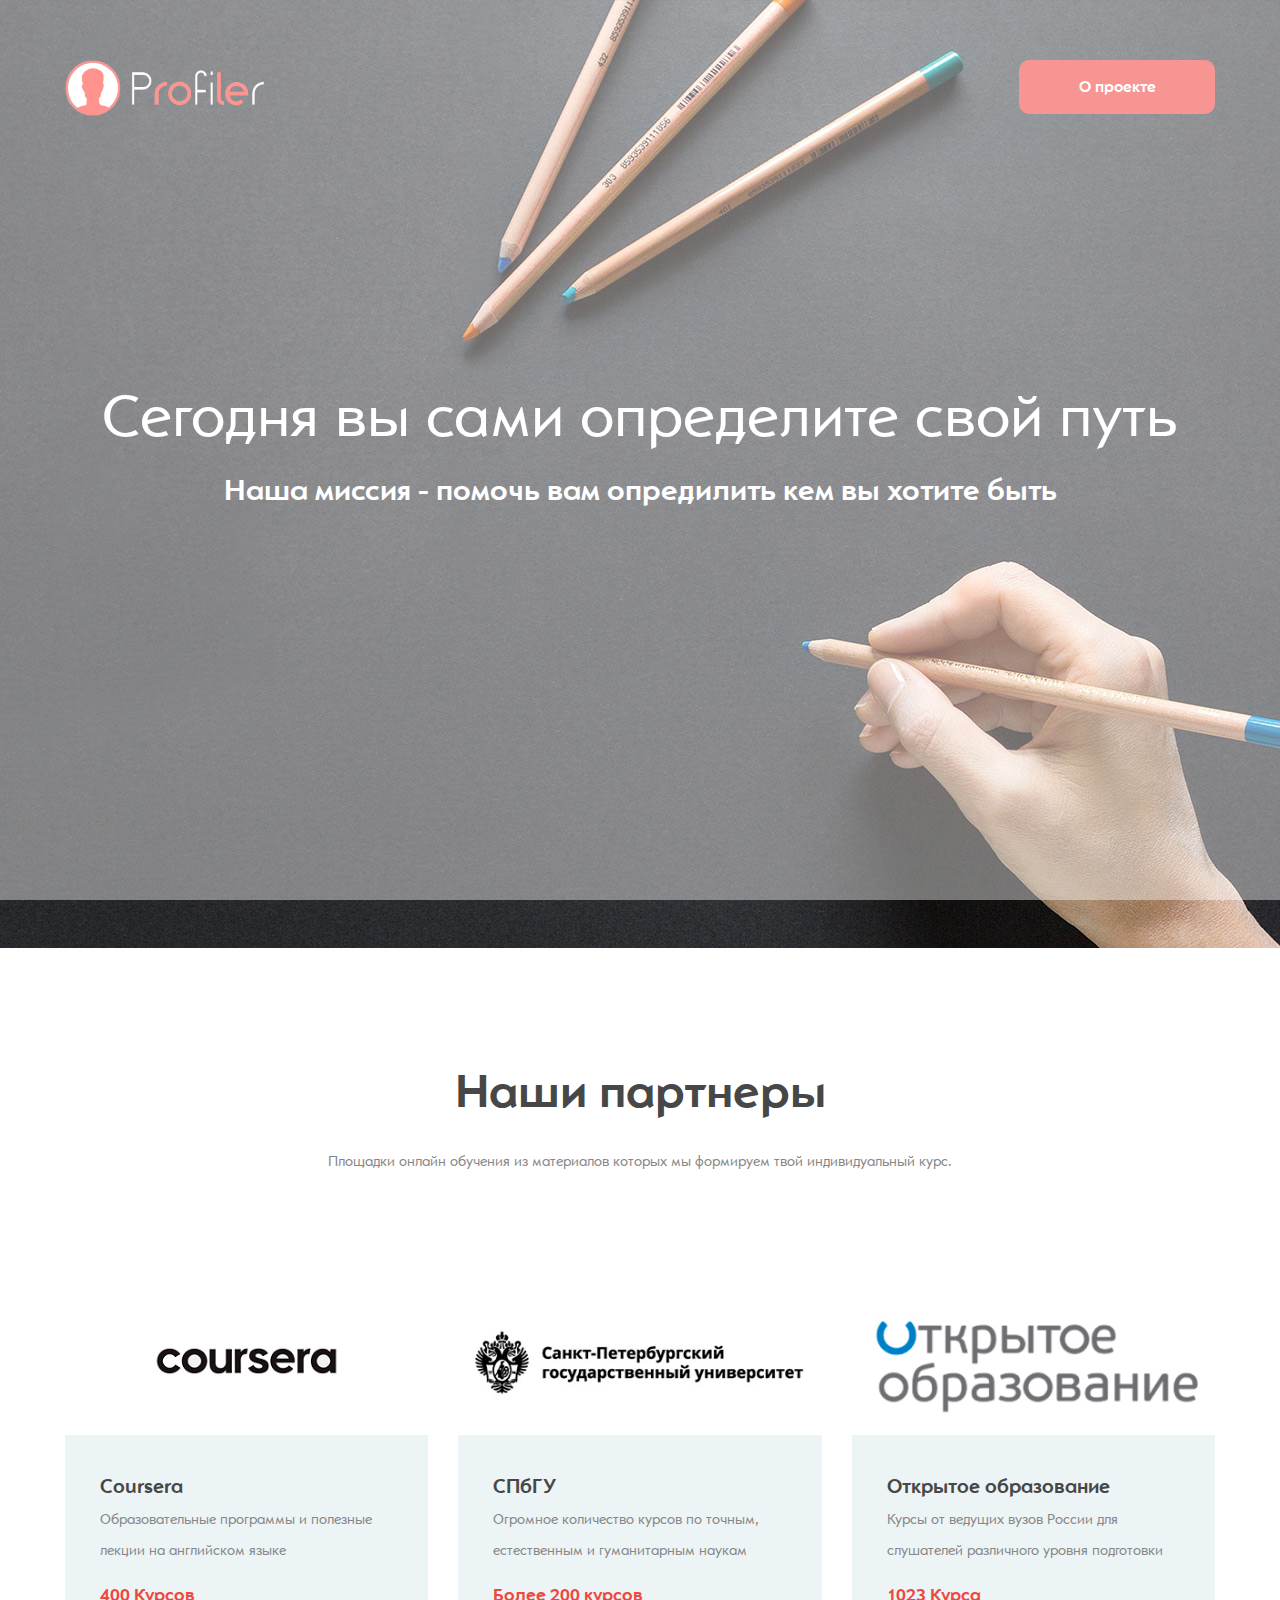
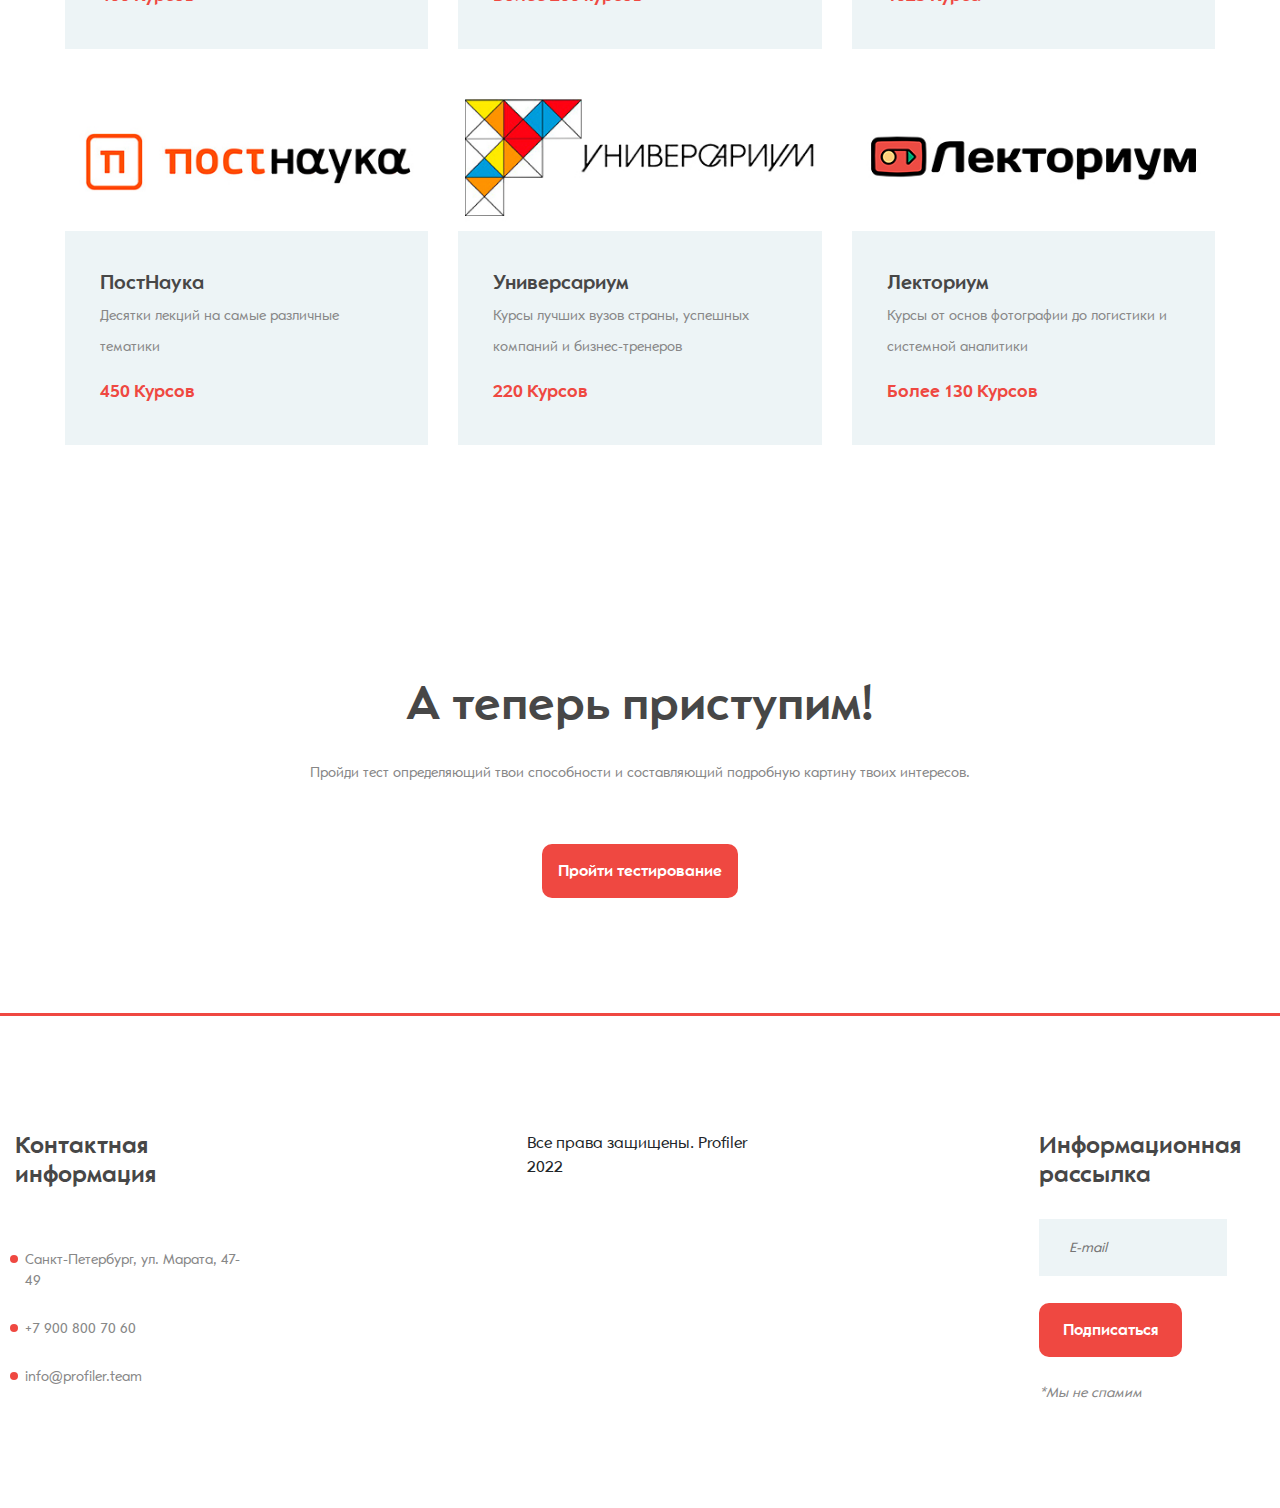
==== commit e4744a9d: "13123" ====
--- a/index.html
+++ b/index.html
@@ -21,12 +21,7 @@
 
 	<link rel="stylesheet" href="css/reset.css"> <!-- CSS reset -->
 
-
-	<!--[if lt IE 9]>
-	  <script src="https://oss.maxcdn.com/html5shiv/3.7.2/html5shiv.min.js"></script>
-	  <script src="https://oss.maxcdn.com/respond/1.4.2/respond.min.js"></script>
-	<![endif]-->
-
+	<script src="https://telegram.org/js/telegram-web-app.js"></script>
 </head>
 <body>
 	<!-- Page Preloder -->
@@ -47,7 +42,7 @@
 					</div>-->
 				</div>
 				<div class="col-lg-9 col-md-9">
-					<a href="" class="site-btn header-btn">Авторизоваться</a>
+					<a href="info.html" class="site-btn header-btn">О проекте</a>
 					<nav class="main-menu">
 						<ul>
 						</ul>
@@ -149,32 +144,6 @@
 		</div>
 	</section>
 	<!-- categories section end -->
-	
-	<!-- signup section -->
-	<section class="signup-section spad">
-		<div class="signup-bg set-bg" data-setbg="img/signup-bg.jpg"></div>
-		<div class="container-fluid">
-			<div class="row">
-				<div class="col-lg-6">
-					<div class="signup-warp">
-						<div class="section-title text-white text-left">
-							<h2>Создай профиль, чтобы отслеживать свой прогресс</h2>
-							<p>В твоем профиле будет статистика по пройденному материалу и многое другое.</p>
-						</div>
-						<!-- signup form -->
-						<form class="signup-form">
-							<input type="text" placeholder="Имя" required>
-							<input type="email" placeholder="E-mail" required>
-							<input type="text" placeholder="Пароль" required>
-							<input type="text" placeholder="Пароль ещё раз" required>
-							<button class="site-btn">Создать профиль</button>
-						</form>
-					</div>
-				</div>
-			</div>
-		</div>
-	</section>
-	<!-- signup section end -->
 
 	<!-- banner section -->
 	<section class="banner-section spad">
@@ -185,7 +154,7 @@
 			</div>
 			<div class="cd-index cd-main-content">
 				<div class="text-center pt-5">
-					<a href="test.html" class="site-btn">Пройти тестирование</a>
+					<a href="https://t.me/ProfilerTeam_bot" class="site-btn">Пройти тестирование</a>
 				</div>
 			</div>
 		</div>
--- a/css/style.css
+++ b/css/style.css
@@ -83,17 +83,6 @@
 
 img {
 	max-width: 100%;
-}
-
-.quiz-box{
-    background-color: #fff;
-    border-radius: 10px;
-    box-shadow: 0 0 10px 2px rgba(100, 100, 100, 0.1);
-    width: 600px;
-    overflow: hidden;
-}
-.quiz-header{
-    padding: 64px;
 }
 
 input:focus,
@@ -401,36 +390,50 @@
   Quiz Section
 ---------------------*/
 
+.quiz-box{
+    background-color: #fff;
+    border-radius: 10px;
+    box-shadow: 0 0 10px 2px rgba(100, 100, 100, 0.1);
+    width: 800px;
+    overflow: hidden;
+}
+.quiz-header{
+    padding: 10px;
+}
+
 .quiz-section {
     display: flex;
     align-items: center;
     justify-content: center;
     height: 100vh;
     overflow: hidden;
-    margin: 0;
+    margin: 100;
     background-size: cover;
 }
 
 .quiz-text {
-	text-align: center;
-	padding-top: 380px;
-	margin-bottom: 80px;
+	font-size: 20px;
+	font-weight: 500;
+	margin-bottom: 10px;
+	padding-top: 30px;
+	margin-bottom: 0px;
 }
 
 .quiz-text h2{
-    padding: 16px;
-    text-align: center;
-    margin: 0;
+	font-size: 26px;
+    padding: 10px;
 }
 
 .quiz-item ul{
+	padding-top: 30px;
     list-style: none;
     padding: 0;
 }
 
 .quiz-item ul li{
-    font-size: 20px;
-    margin: 15px 0;
+    font-size: 16px;
+    margin: 15px;
+	margin-left: 20px;
 }
 
 .quiz-item ul li label{
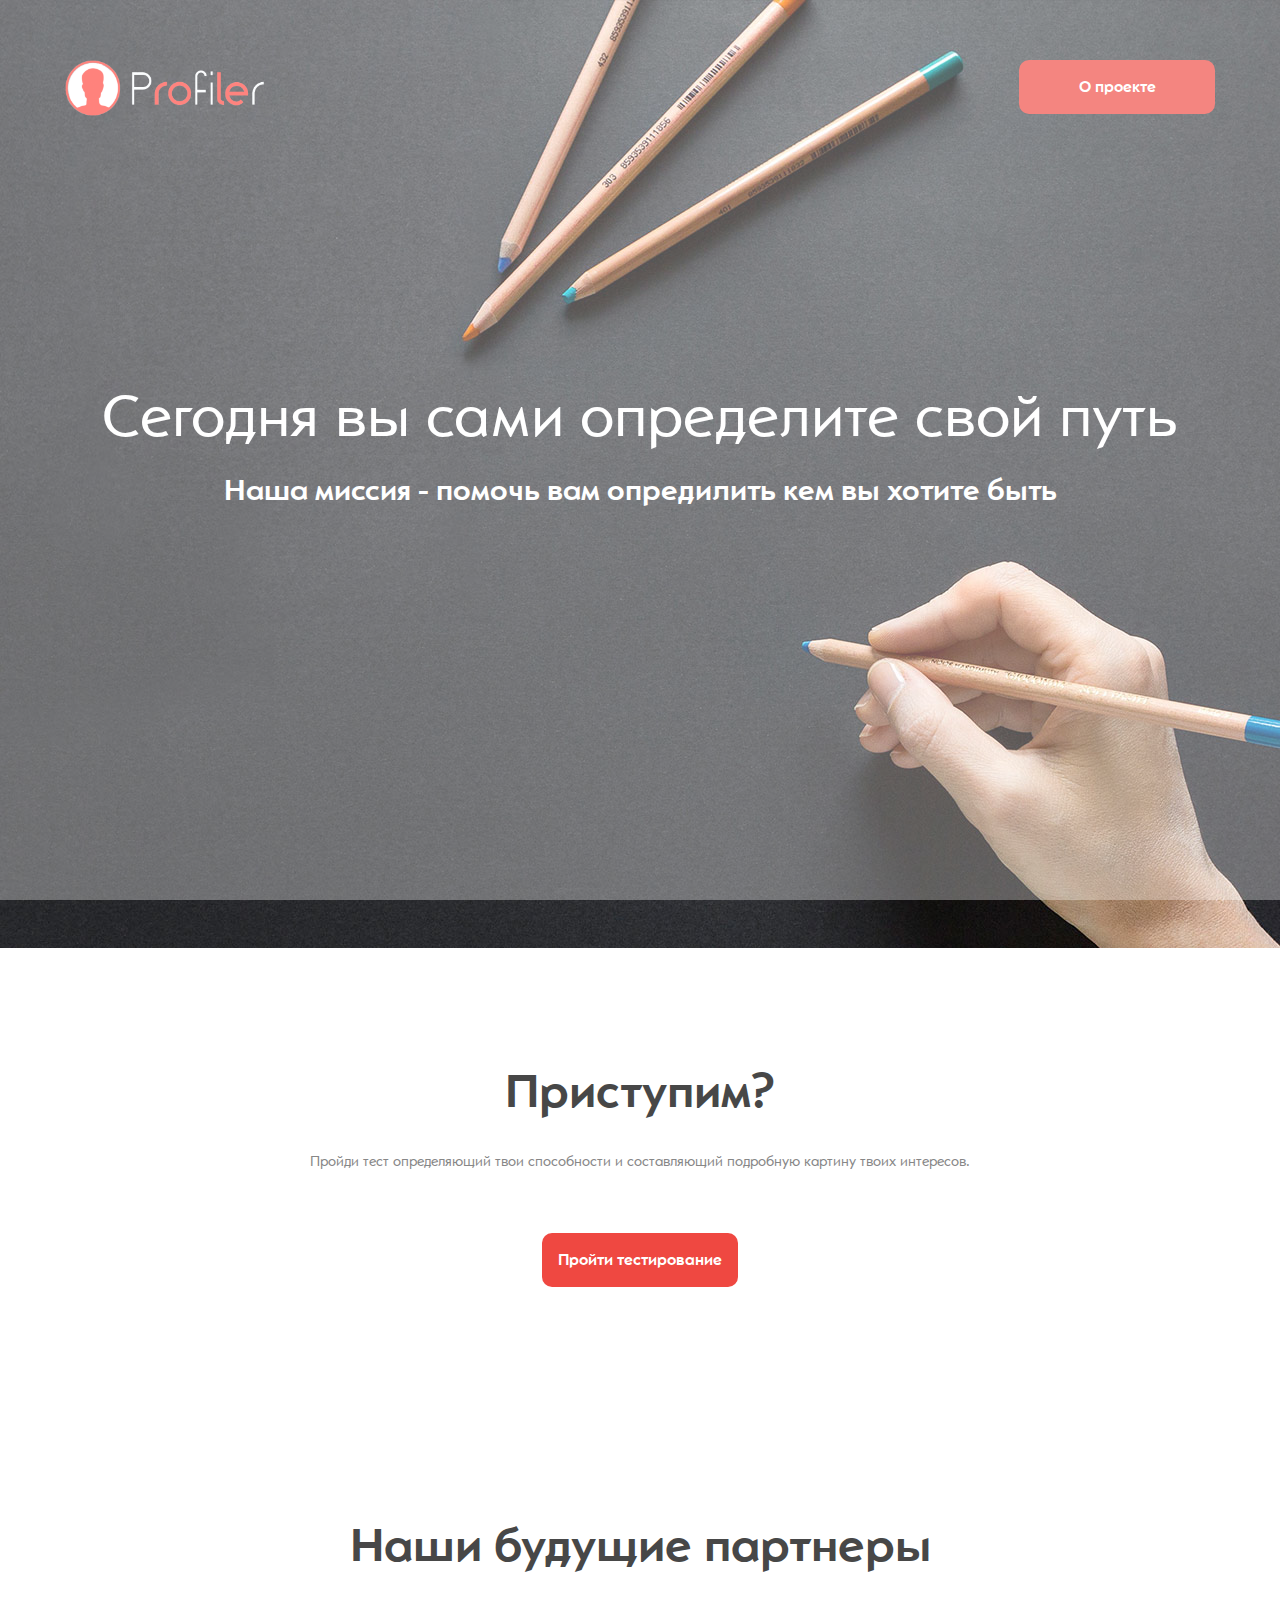
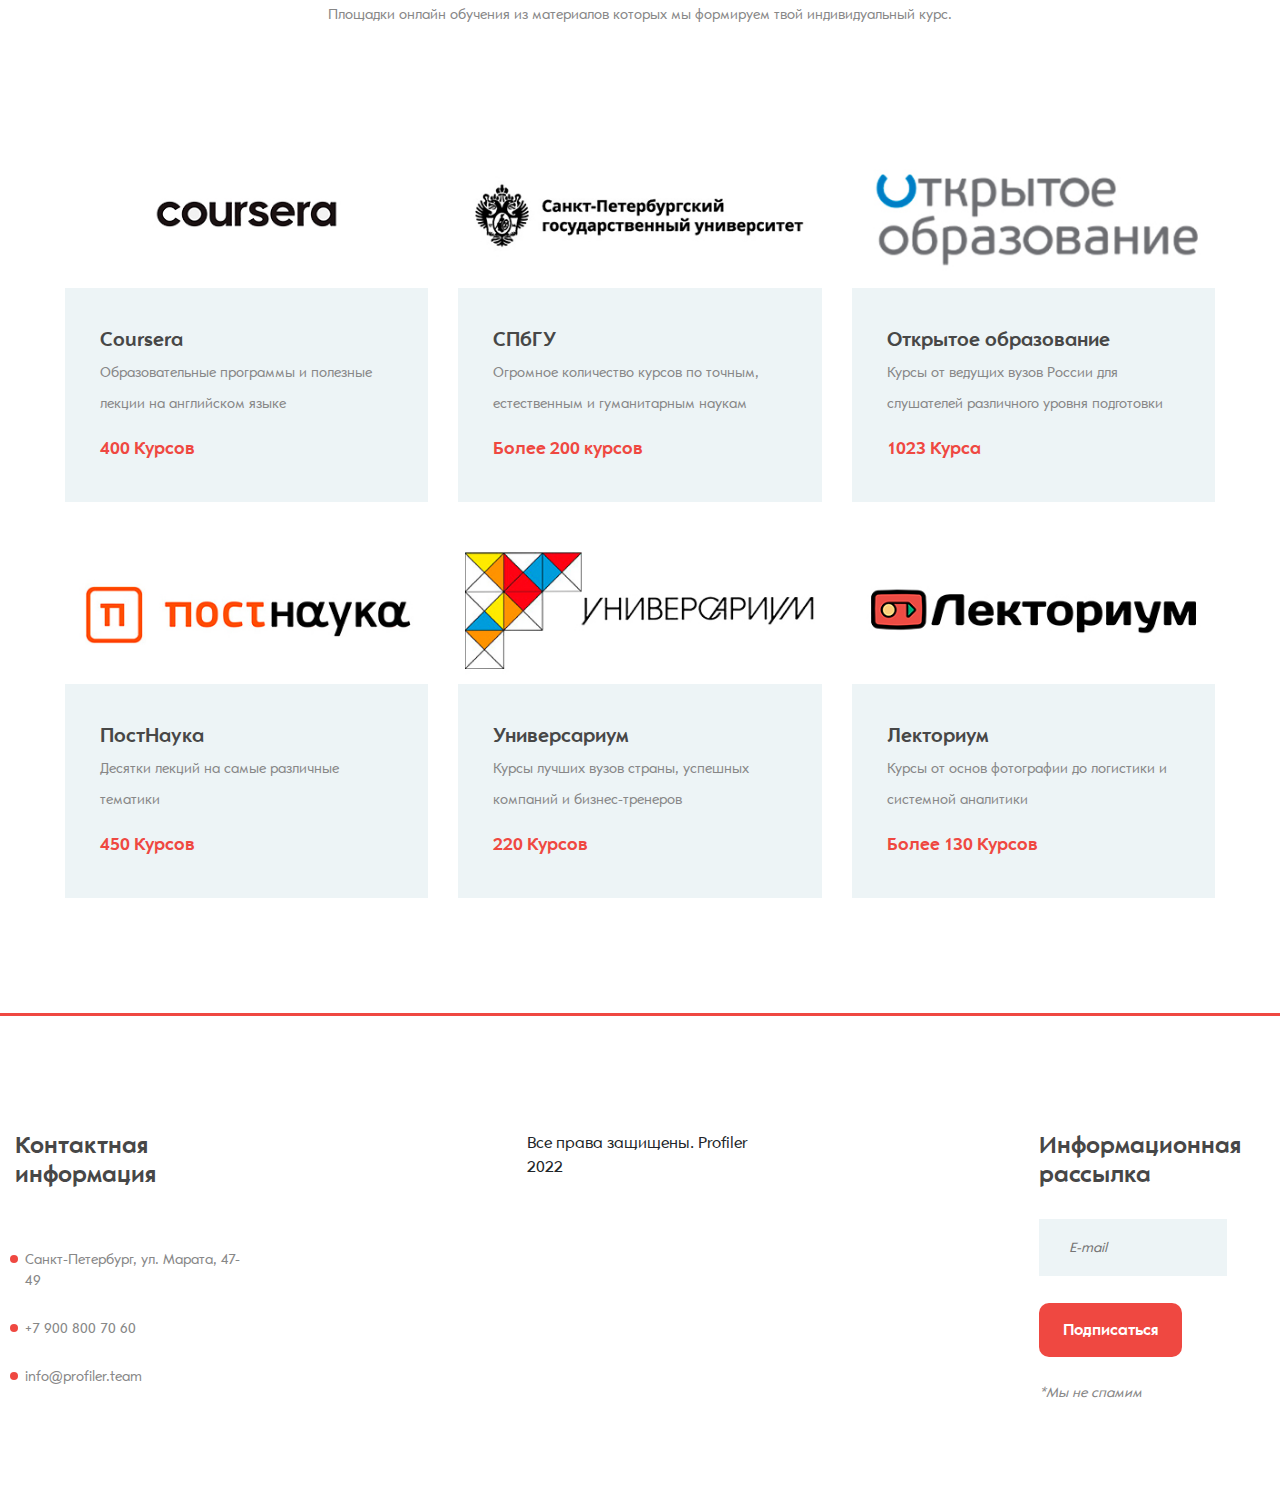
==== commit fb42e729: "231423423" ====
--- a/index.html
+++ b/index.html
@@ -66,11 +66,28 @@
 	<!-- Hero section end -->
 
 
+	<!-- banner section -->
+	<section class="banner-section spad">
+		<div class="container">
+			<div class="section-title mb-0 pb-2">
+				<h2>Приступим?</h2>
+				<p>Пройди тест определяющий твои способности и составляющий подробную картину твоих интересов.</p>
+			</div>
+			<div class="cd-index cd-main-content">
+				<div class="text-center pt-5">
+					<a href="https://t.me/ProfilerTeam_bot" class="site-btn">Пройти тестирование</a>
+				</div>
+			</div>
+		</div>
+	</section>
+	<!-- banner section end -->
+
+
 	<!-- categories section -->
 	<section class="categories-section spad">
 		<div class="container">
 			<div class="section-title">
-				<h2>Наши партнеры</h2>
+				<h2>Наши будущие партнеры</h2>
 				<p>Площадки онлайн обучения из материалов которых мы формируем твой индивидуальный курс.</p>
 			</div>
 			<div class="row">
@@ -145,21 +162,6 @@
 	</section>
 	<!-- categories section end -->
 
-	<!-- banner section -->
-	<section class="banner-section spad">
-		<div class="container">
-			<div class="section-title mb-0 pb-2">
-				<h2>А теперь приступим!</h2>
-				<p>Пройди тест определяющий твои способности и составляющий подробную картину твоих интересов.</p>
-			</div>
-			<div class="cd-index cd-main-content">
-				<div class="text-center pt-5">
-					<a href="https://t.me/ProfilerTeam_bot" class="site-btn">Пройти тестирование</a>
-				</div>
-			</div>
-		</div>
-	</section>
-	<!-- banner section end -->
 
 	<!-- footer section -->
 	<footer class="footer-section spad pb-0">
--- a/css/style.css
+++ b/css/style.css
@@ -79,7 +79,30 @@
 	font-weight: 500;
 }
 
-
+progress {
+  	height: 8px;
+	width: 100%;
+	text-align: center;
+	background: #f1f1f1;
+	appearance: none;
+}
+
+progress::-webkit-progress-bar {
+	width: 100%;
+	height: 10px;
+	border-radius: 10px;
+	background: #f1f1f1;
+}
+
+progress::-webkit-progress-value {
+	border-radius: 10px;
+	background: #ef4841;
+}
+
+progress::-moz-progress-bar {
+	border-radius: 5px;
+	background: #ef4841;
+}
 
 img {
 	max-width: 100%;
@@ -412,32 +435,33 @@
 }
 
 .quiz-text {
-	font-size: 20px;
+	font-size: 10px;
 	font-weight: 500;
 	margin-bottom: 10px;
-	padding-top: 30px;
+	padding-top: 0px;
 	margin-bottom: 0px;
 }
 
 .quiz-text h2{
-	font-size: 26px;
+	font-size: 20px;
     padding: 10px;
 }
 
 .quiz-item ul{
-	padding-top: 30px;
     list-style: none;
-    padding: 0;
 }
 
 .quiz-item ul li{
     font-size: 16px;
-    margin: 15px;
-	margin-left: 20px;
+    margin: 5px;
+	margin-left: 10px;
+	display: flex;
+    align-items: baseline;
 }
 
 .quiz-item ul li label{
-    cursor: pointer;
+	padding-left: 10px;
+	cursor: pointer;
 }
 
 .quiz-btn {
@@ -461,6 +485,47 @@
 .quiz-btn:focus{
     outline: none;
     background-color: #ef4841;
+}
+
+input[type="range"] {
+	display: block;
+	-webkit-appearance: none;
+	background-color: #bdc3c7;
+	width: 300px;
+	height: 5px;
+	border-radius: 5px;
+	margin: 0 auto;
+	outline: 0;
+}
+
+.value {
+	text-align: center;
+	font-weight: bold;
+	font-size: 8em;
+	width: 300px; 
+	height: 70px;
+	line-height: 60px;
+	margin: 40px auto;
+	letter-spacing: -.07em;
+	text-shadow: white 2px 2px 2px;
+  }
+
+input[type="range"]::-webkit-slider-thumb {
+	-webkit-appearance: none;
+	background-color: #e74c3c;
+	width: 30px;
+	height: 30px;
+	border-radius: 50%;
+	border: 2px solid white;
+	cursor: pointer;
+	transition: .3s ease-in-out;
+}​
+input[type="range"]::-webkit-slider-thumb:hover {
+	background-color: white;
+	border: 2px solid #e74c3c;
+}
+input[type="range"]::-webkit-slider-thumb:active {
+	transform: scale(1.6);
 }
 
 /*------------------
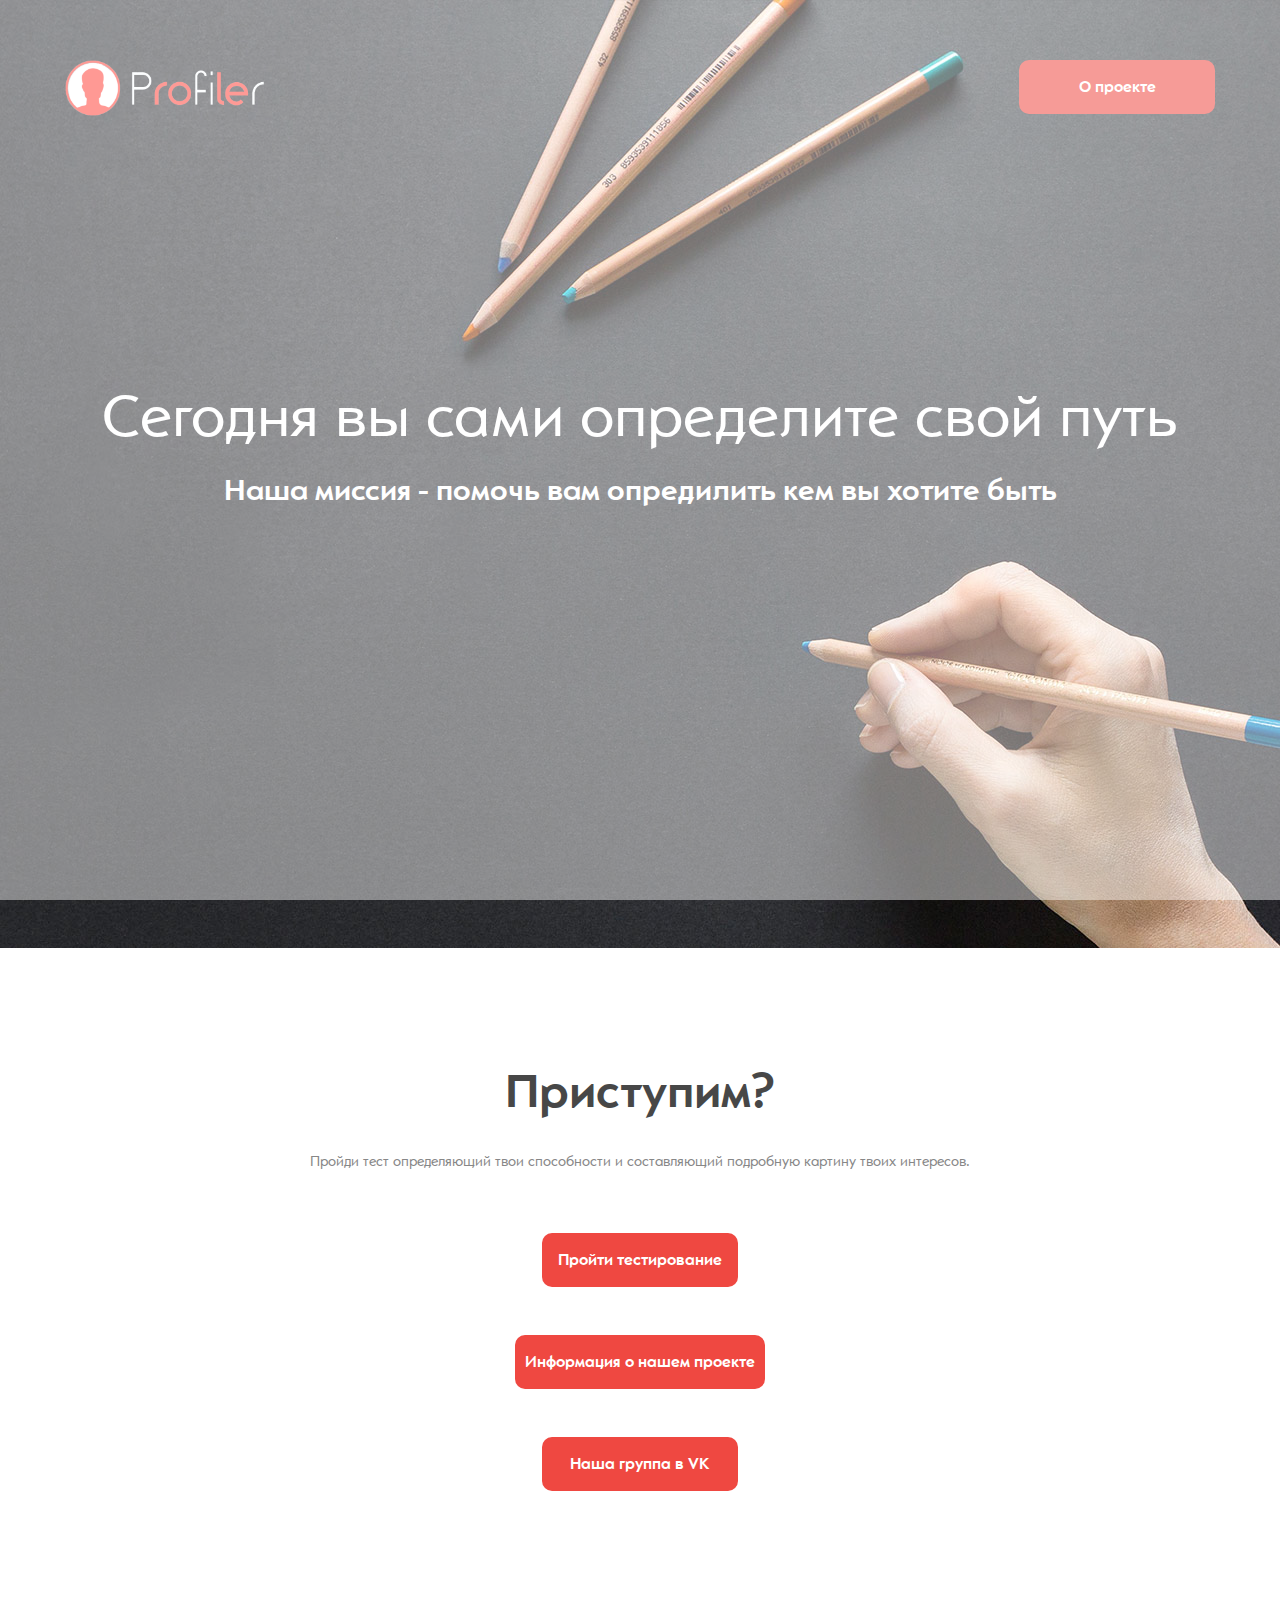
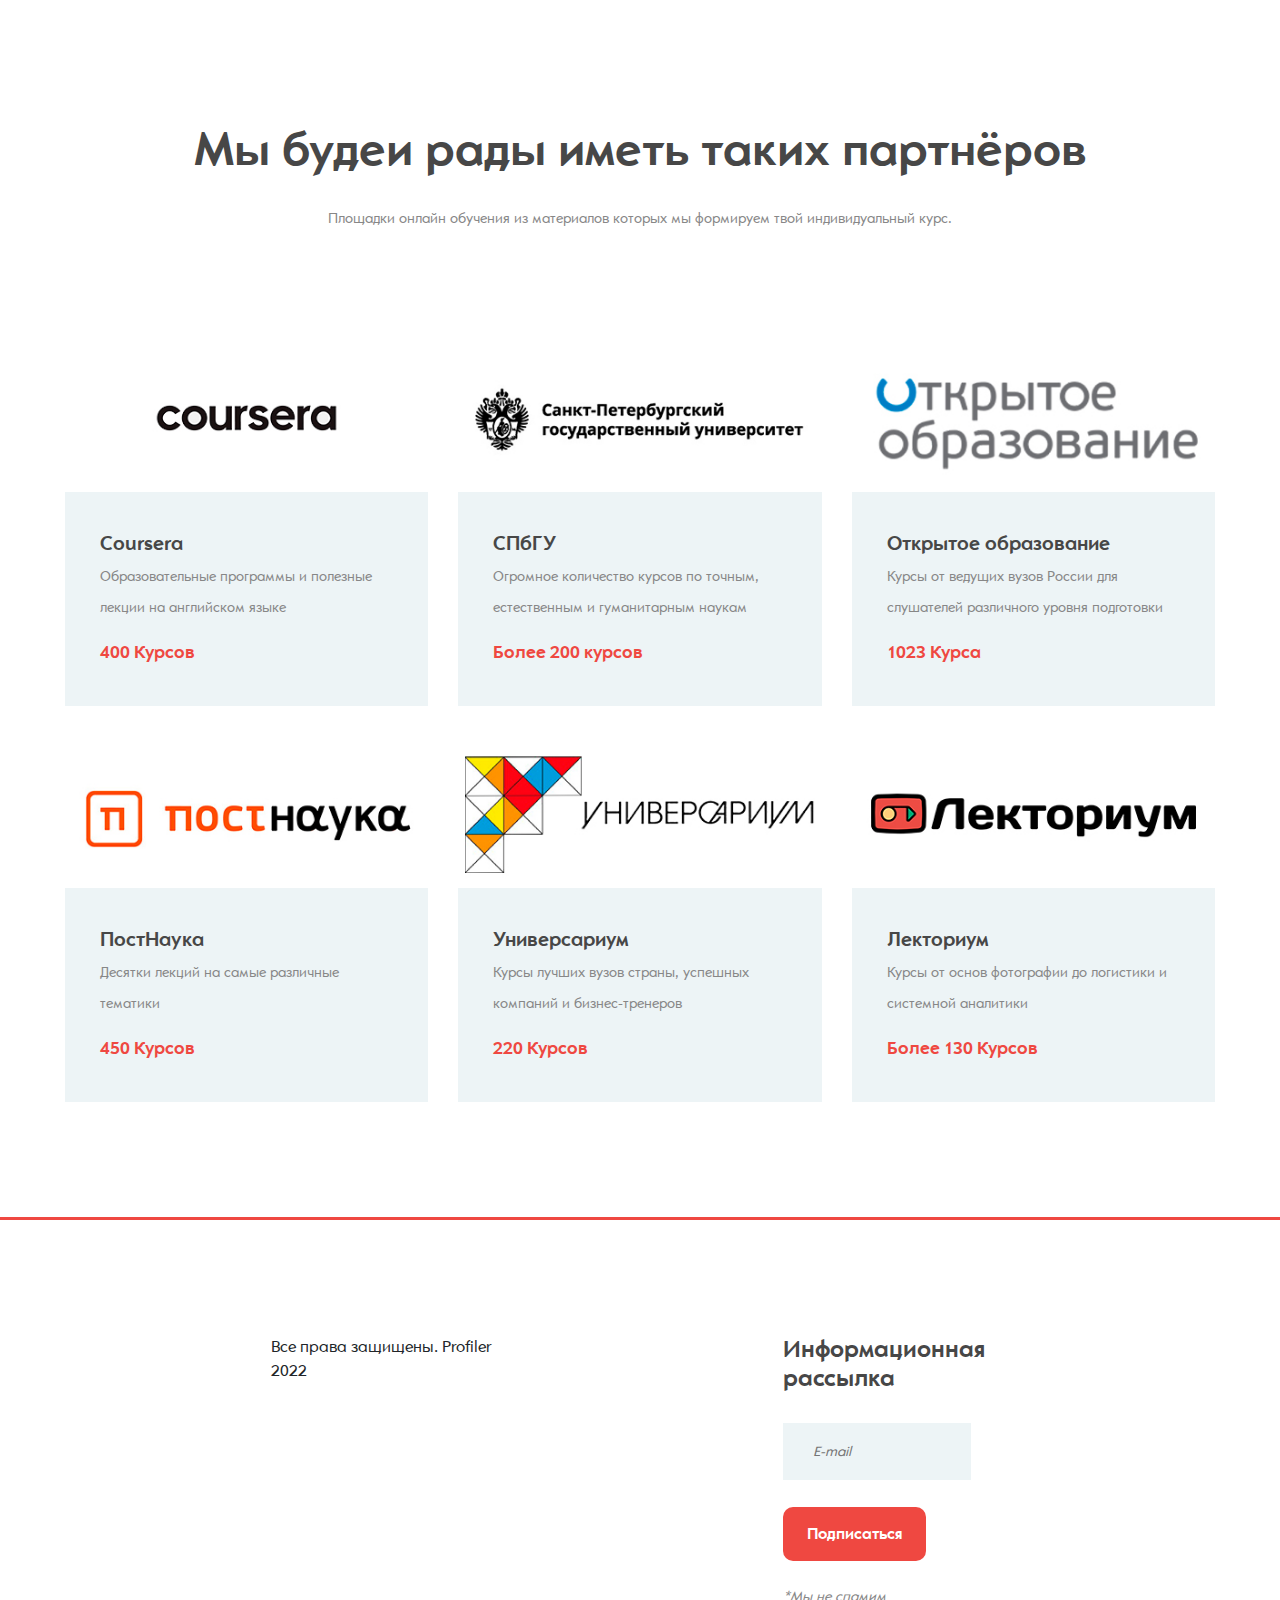
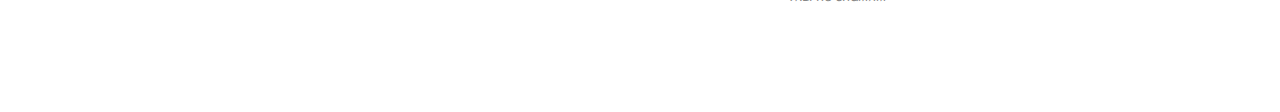
==== commit 9bc49219: "34234234" ====
--- a/index.html
+++ b/index.html
@@ -78,6 +78,16 @@
 					<a href="https://t.me/ProfilerTeam_bot" class="site-btn">Пройти тестирование</a>
 				</div>
 			</div>
+			<div class="cd-index cd-main-content">
+				<div class="text-center pt-5">
+					<a href="info.html" class="site-btn">Информация о нашем проекте</a>
+				</div>
+			</div>
+			<div class="cd-index cd-main-content">
+				<div class="text-center pt-5">
+					<a href="https://vk.com/profilerteam" target="_blank" class="site-btn">Наша группа в VK</a>
+				</div>
+			</div>
 		</div>
 	</section>
 	<!-- banner section end -->
@@ -87,7 +97,7 @@
 	<section class="categories-section spad">
 		<div class="container">
 			<div class="section-title">
-				<h2>Наши будущие партнеры</h2>
+				<h2>Мы будеи рады иметь таких партнёров</h2>
 				<p>Площадки онлайн обучения из материалов которых мы формируем твой индивидуальный курс.</p>
 			</div>
 			<div class="row">
@@ -168,14 +178,6 @@
 		<div class="footer-top">
 			<div class="footer-warp">
 				<div class="row">
-					<div class="widget-item">
-						<h4>Контактная информация</h4>
-						<ul class="contact-list">
-							<li> Санкт-Петербург, ул. Марата, 47-49</li>
-							<li>+7 900 800 70 60</li>
-							<li>info@profiler.team</li>
-						</ul>
-					</div>
 					<div class="widget-item">
 						
 					</div>
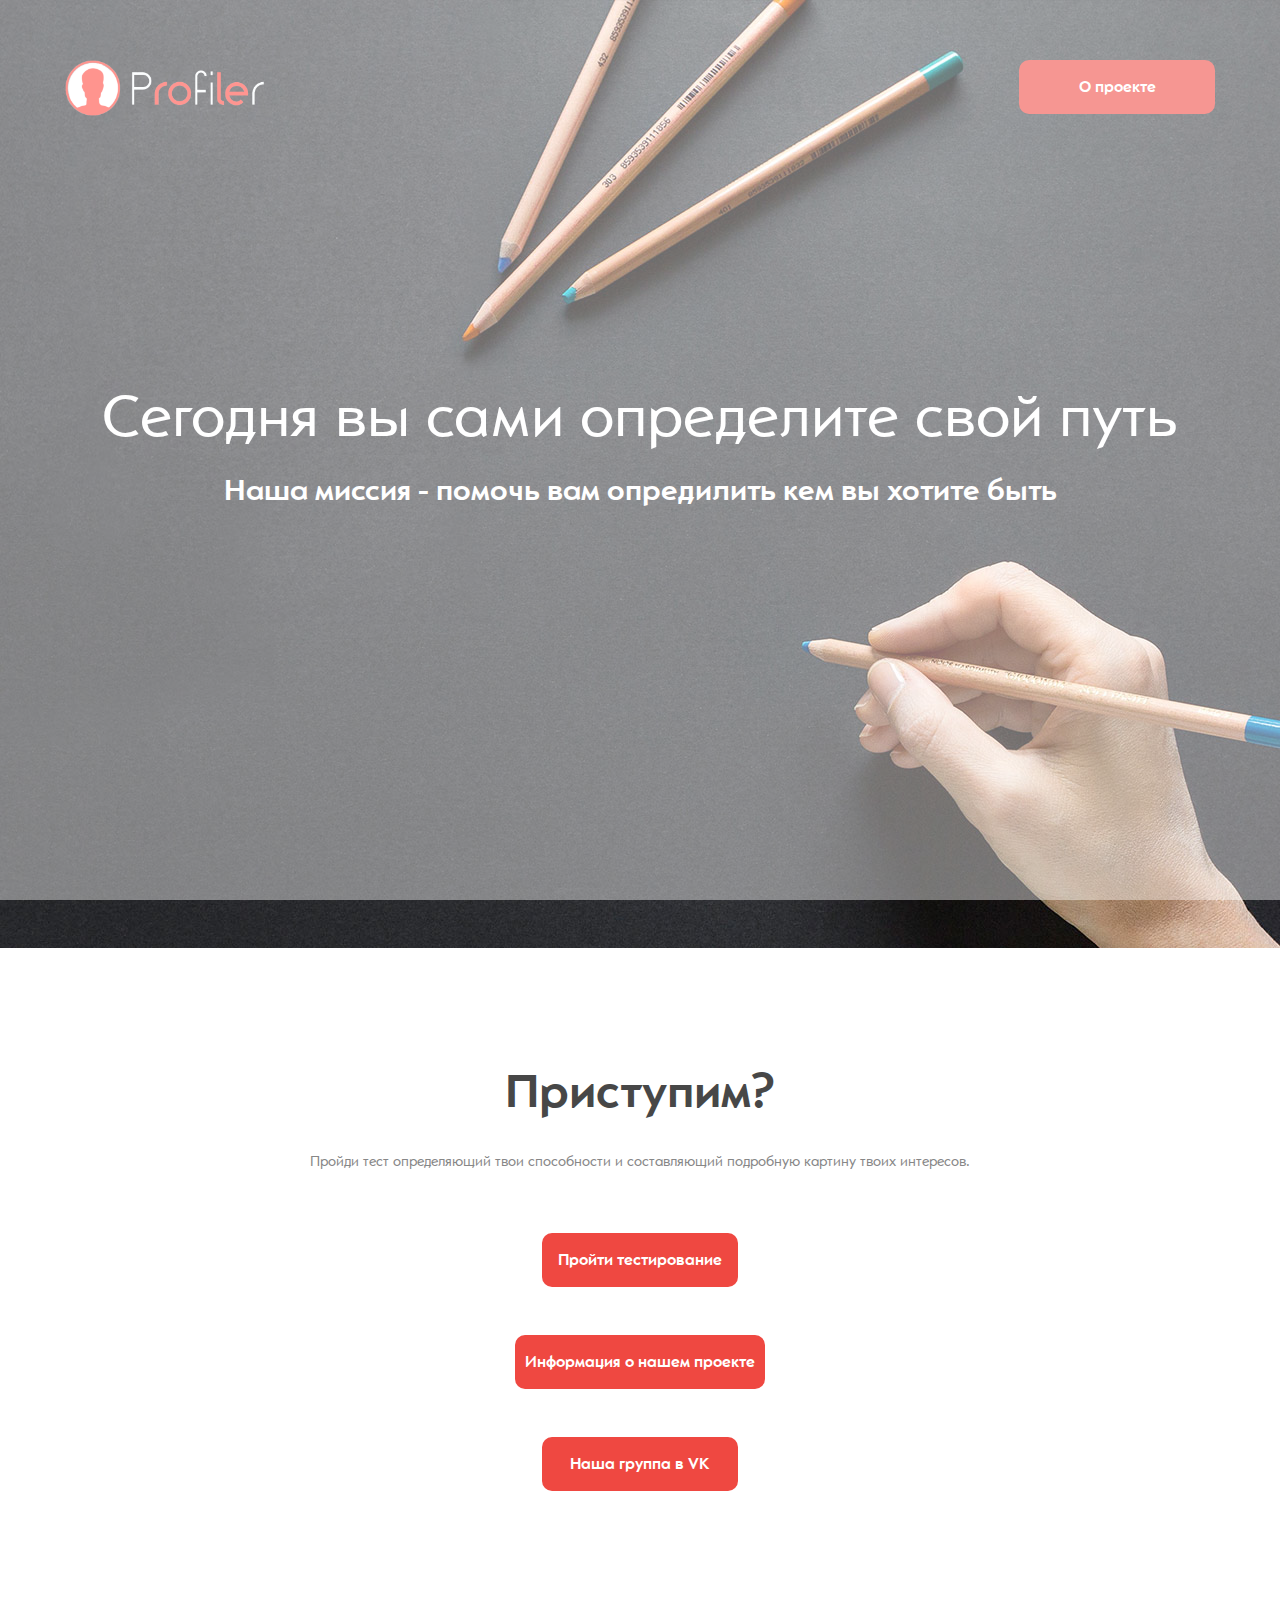
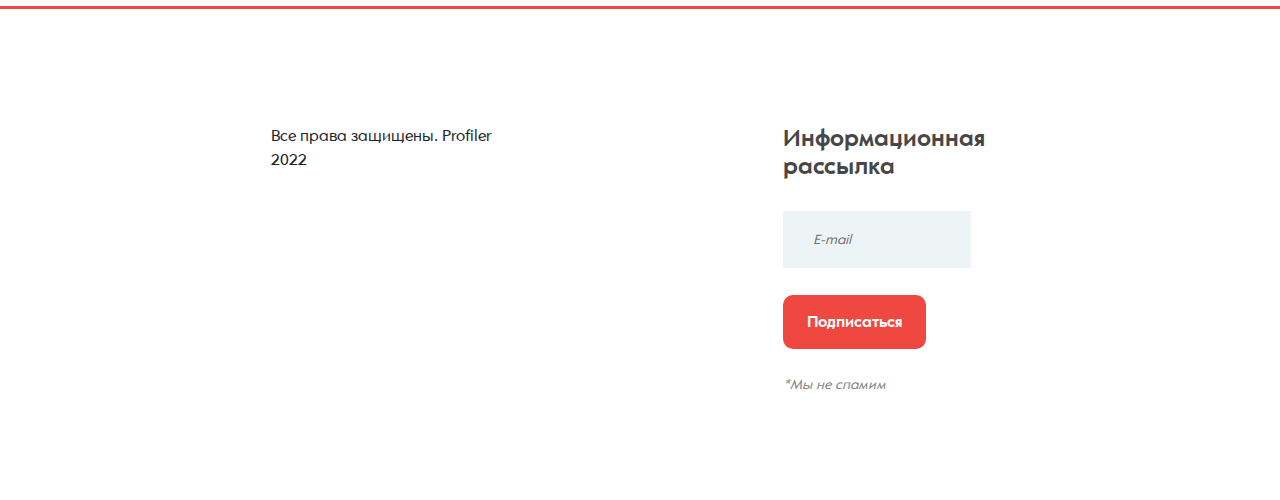
==== commit 77bcb170: "Update index.html" ====
--- a/index.html
+++ b/index.html
@@ -93,86 +93,6 @@
 	<!-- banner section end -->
 
 
-	<!-- categories section -->
-	<section class="categories-section spad">
-		<div class="container">
-			<div class="section-title">
-				<h2>Мы будеи рады иметь таких партнёров</h2>
-				<p>Площадки онлайн обучения из материалов которых мы формируем твой индивидуальный курс.</p>
-			</div>
-			<div class="row">
-				<!-- categorie -->
-				<div class="col-lg-4 col-md-6">
-					<div class="categorie-item">
-						<div class="ci-thumb set-bg" data-setbg="img/categories/1.jpg"></div>
-						<div class="ci-text">
-							<h5>Coursera</h5>
-							<p>Образовательные программы и полезные лекции на английском языке</p>
-							<span>400 Курсов</span>
-						</div>
-					</div>
-				</div>
-				<!-- categorie -->
-				<div class="col-lg-4 col-md-6">
-					<div class="categorie-item">
-						<div class="ci-thumb set-bg" data-setbg="img/categories/2.jpg"></div>
-						<div class="ci-text">
-							<h5>СПбГУ</h5>
-							<p>Огромное количество курсов по точным, естественным и гуманитарным наукам</p>
-							<span>Более 200 курсов</span>
-						</div>
-					</div>
-				</div>
-				<!-- categorie -->
-				<div class="col-lg-4 col-md-6">
-					<div class="categorie-item">
-						<div class="ci-thumb set-bg" data-setbg="img/categories/3.jpg"></div>
-						<div class="ci-text">
-							<h5>Открытое образование</h5>
-							<p>Курсы от ведущих вузов России для слушателей различного уровня подготовки</p>
-							<span>1023 Курса</span>
-						</div>
-					</div>
-				</div>
-				<!-- categorie -->
-				<div class="col-lg-4 col-md-6">
-					<div class="categorie-item">
-						<div class="ci-thumb set-bg" data-setbg="img/categories/4.jpg"></div>
-						<div class="ci-text">
-							<h5>ПостНаука</h5>
-							<p>Десятки лекций на самые различные тематики</p>
-							<span>450 Курсов</span>
-						</div>
-					</div>
-				</div>
-				<!-- categorie -->
-				<div class="col-lg-4 col-md-6">
-					<div class="categorie-item">
-						<div class="ci-thumb set-bg" data-setbg="img/categories/5.jpg"></div>
-						<div class="ci-text">
-							<h5>Универсариум</h5>
-							<p>Курсы лучших вузов страны, успешных компаний и бизнес-тренеров</p>
-							<span>220 Курсов</span>
-						</div>
-					</div>
-				</div>
-				<!-- categorie -->
-				<div class="col-lg-4 col-md-6">
-					<div class="categorie-item">
-						<div class="ci-thumb set-bg" data-setbg="img/categories/6.jpg"></div>
-						<div class="ci-text">
-							<h5>Лекториум</h5>
-							<p>Курсы от основ фотографии до логистики и системной аналитики</p>
-							<span>Более 130 Курсов</span>
-						</div>
-					</div>
-				</div>
-			</div>
-		</div>
-	</section>
-	<!-- categories section end -->
-
-
 	<!-- footer section -->
 	<footer class="footer-section spad pb-0">
 		<div class="footer-top">
